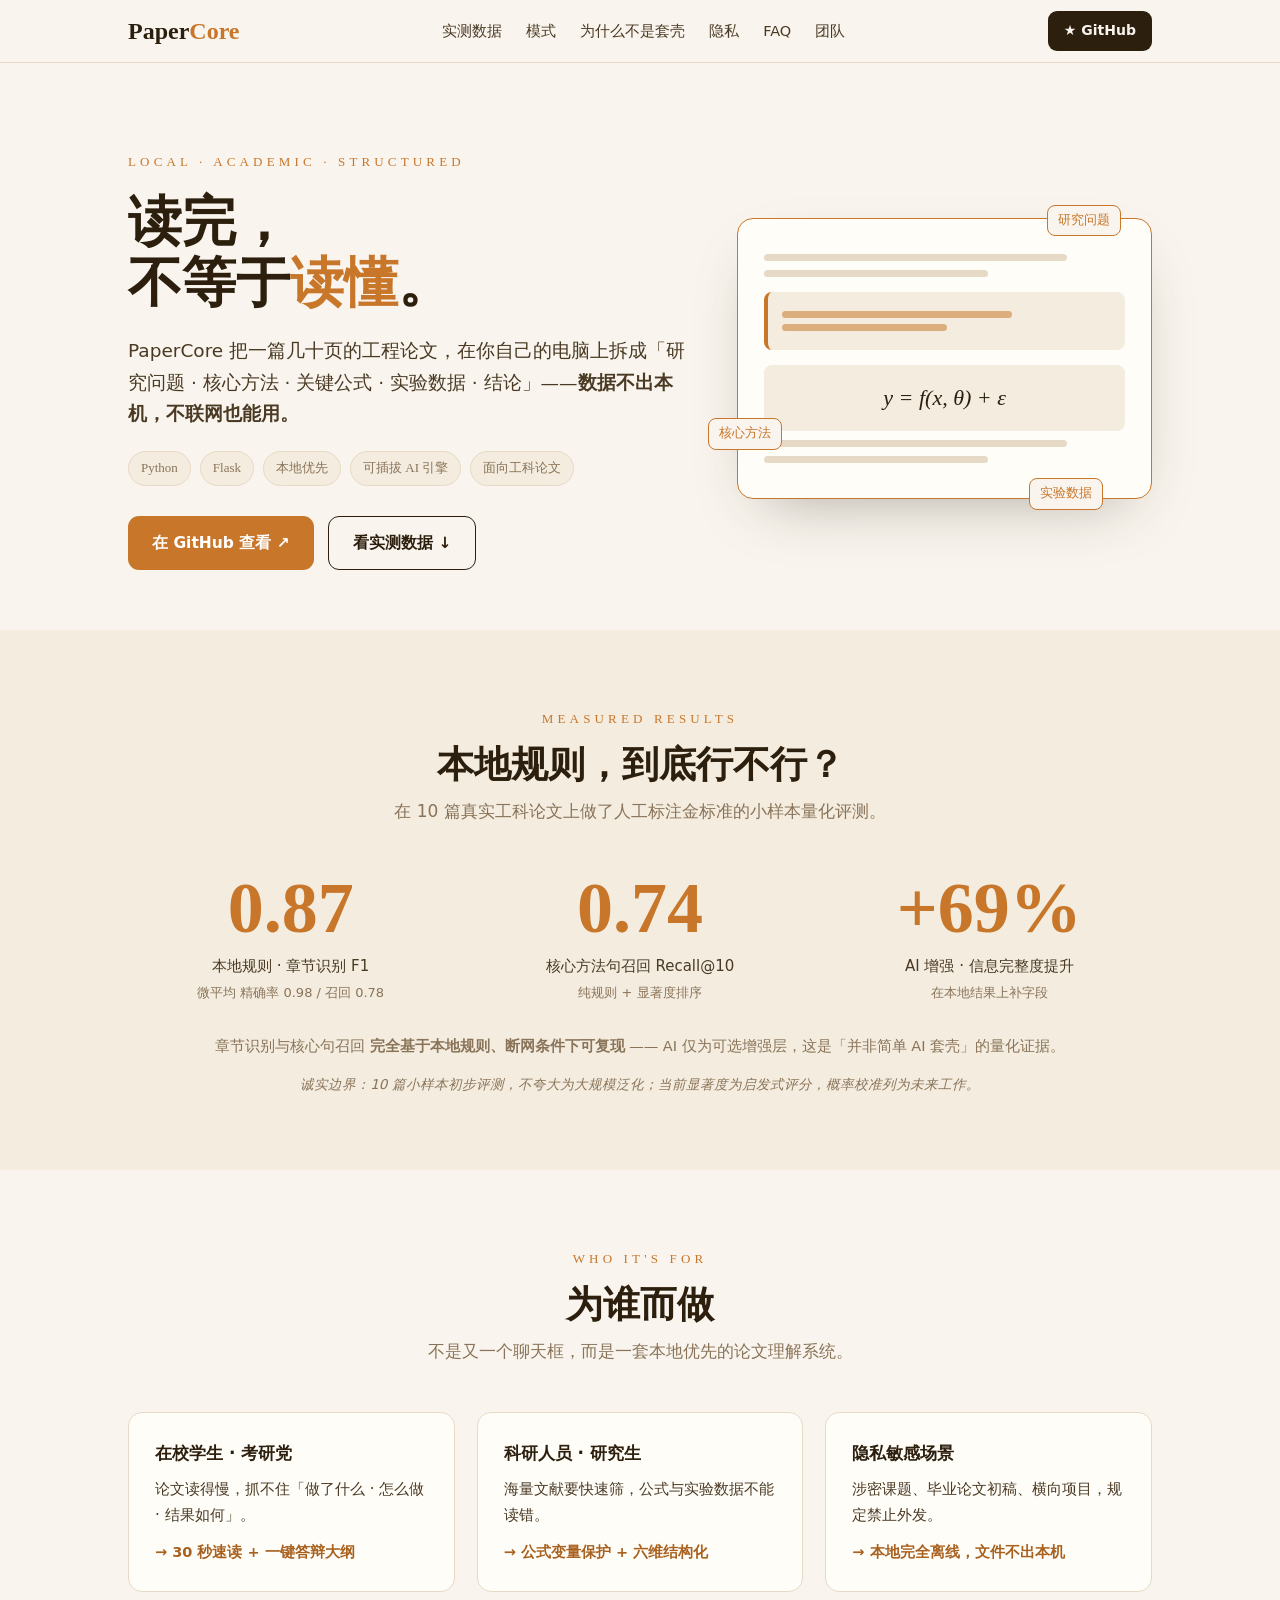
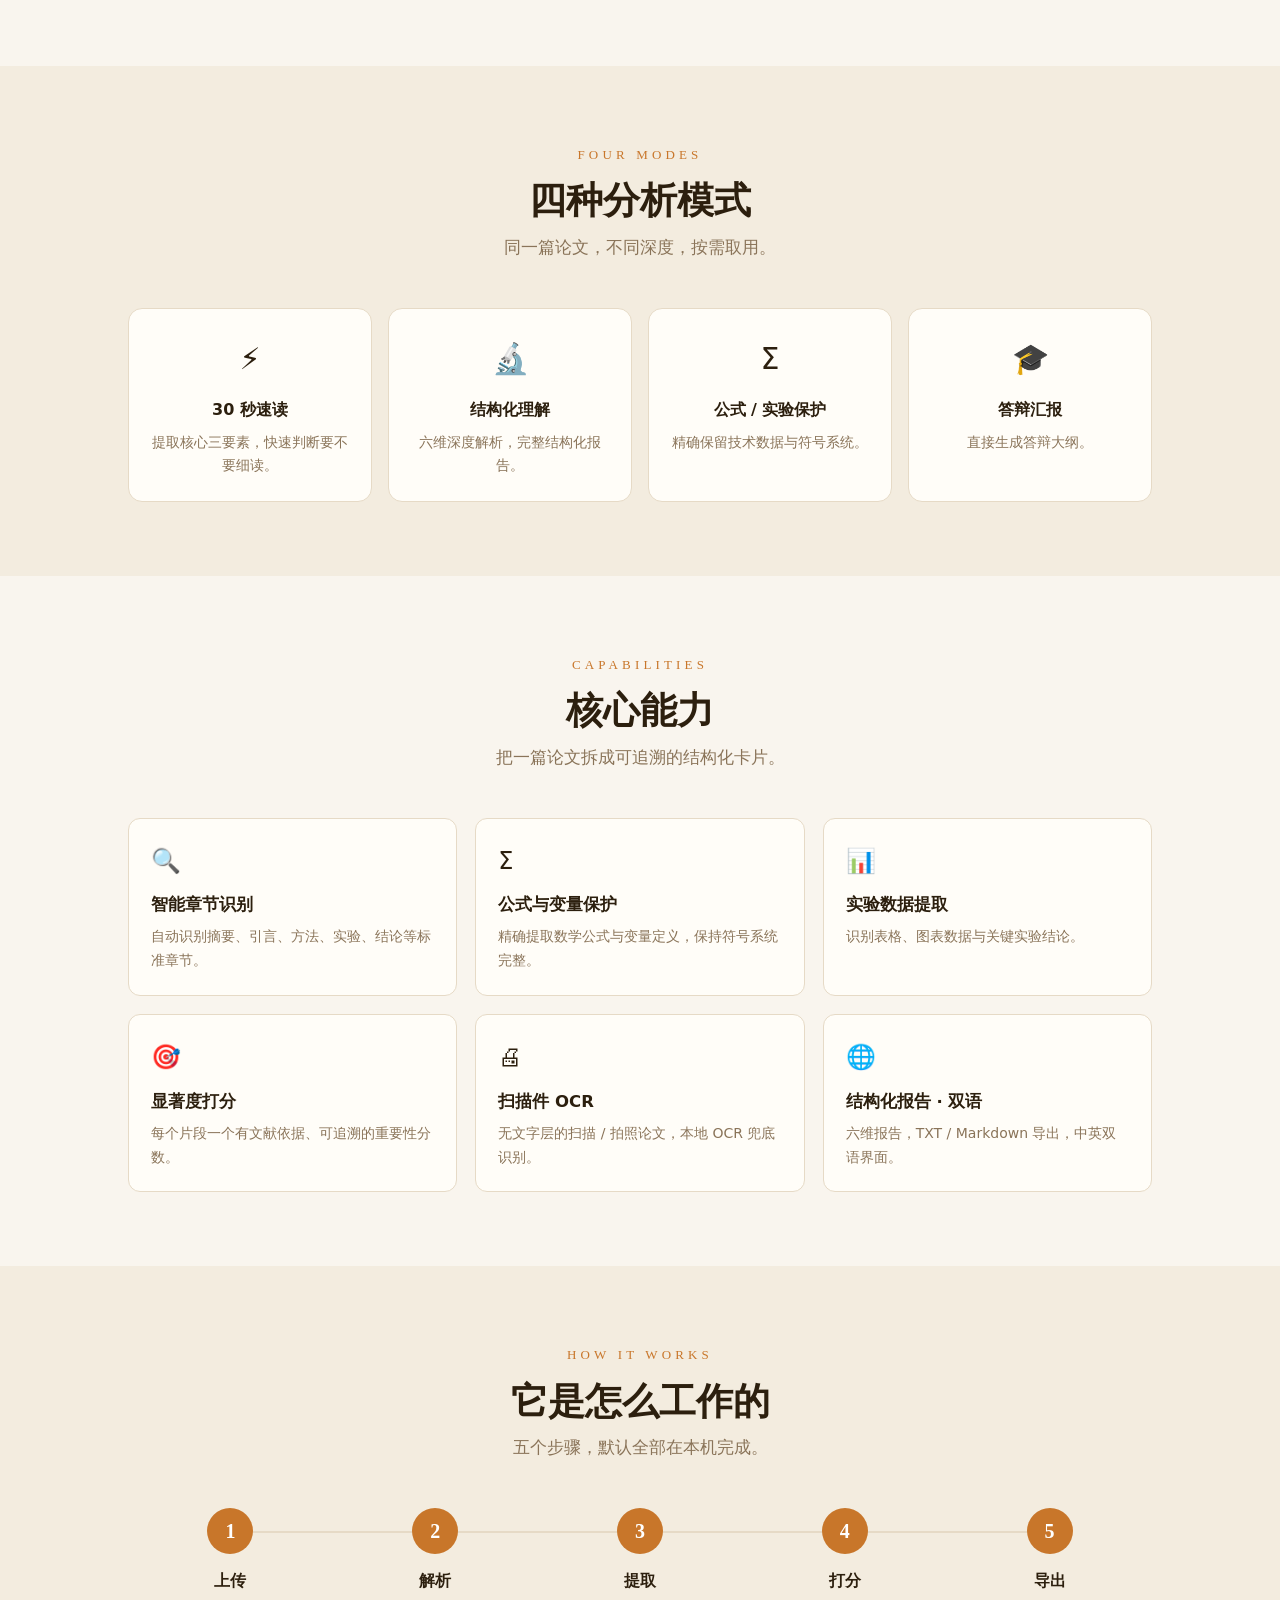
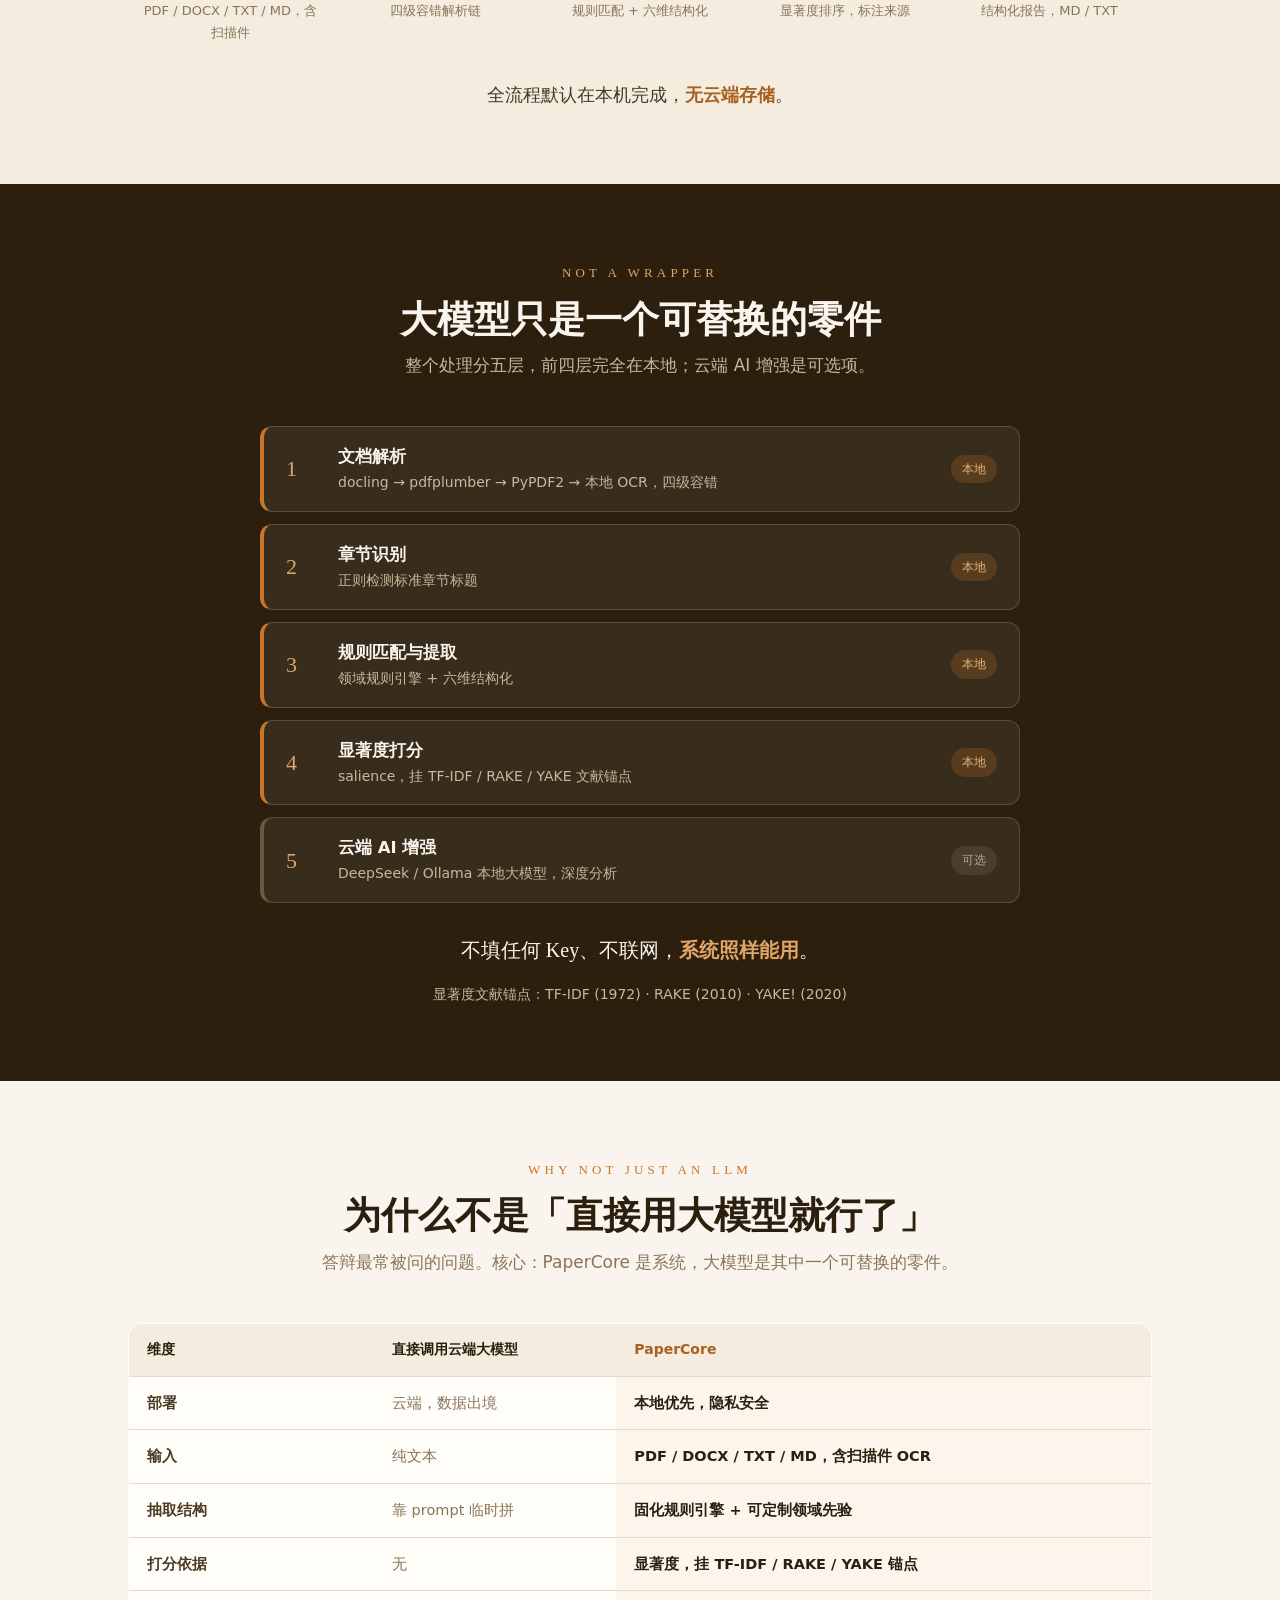
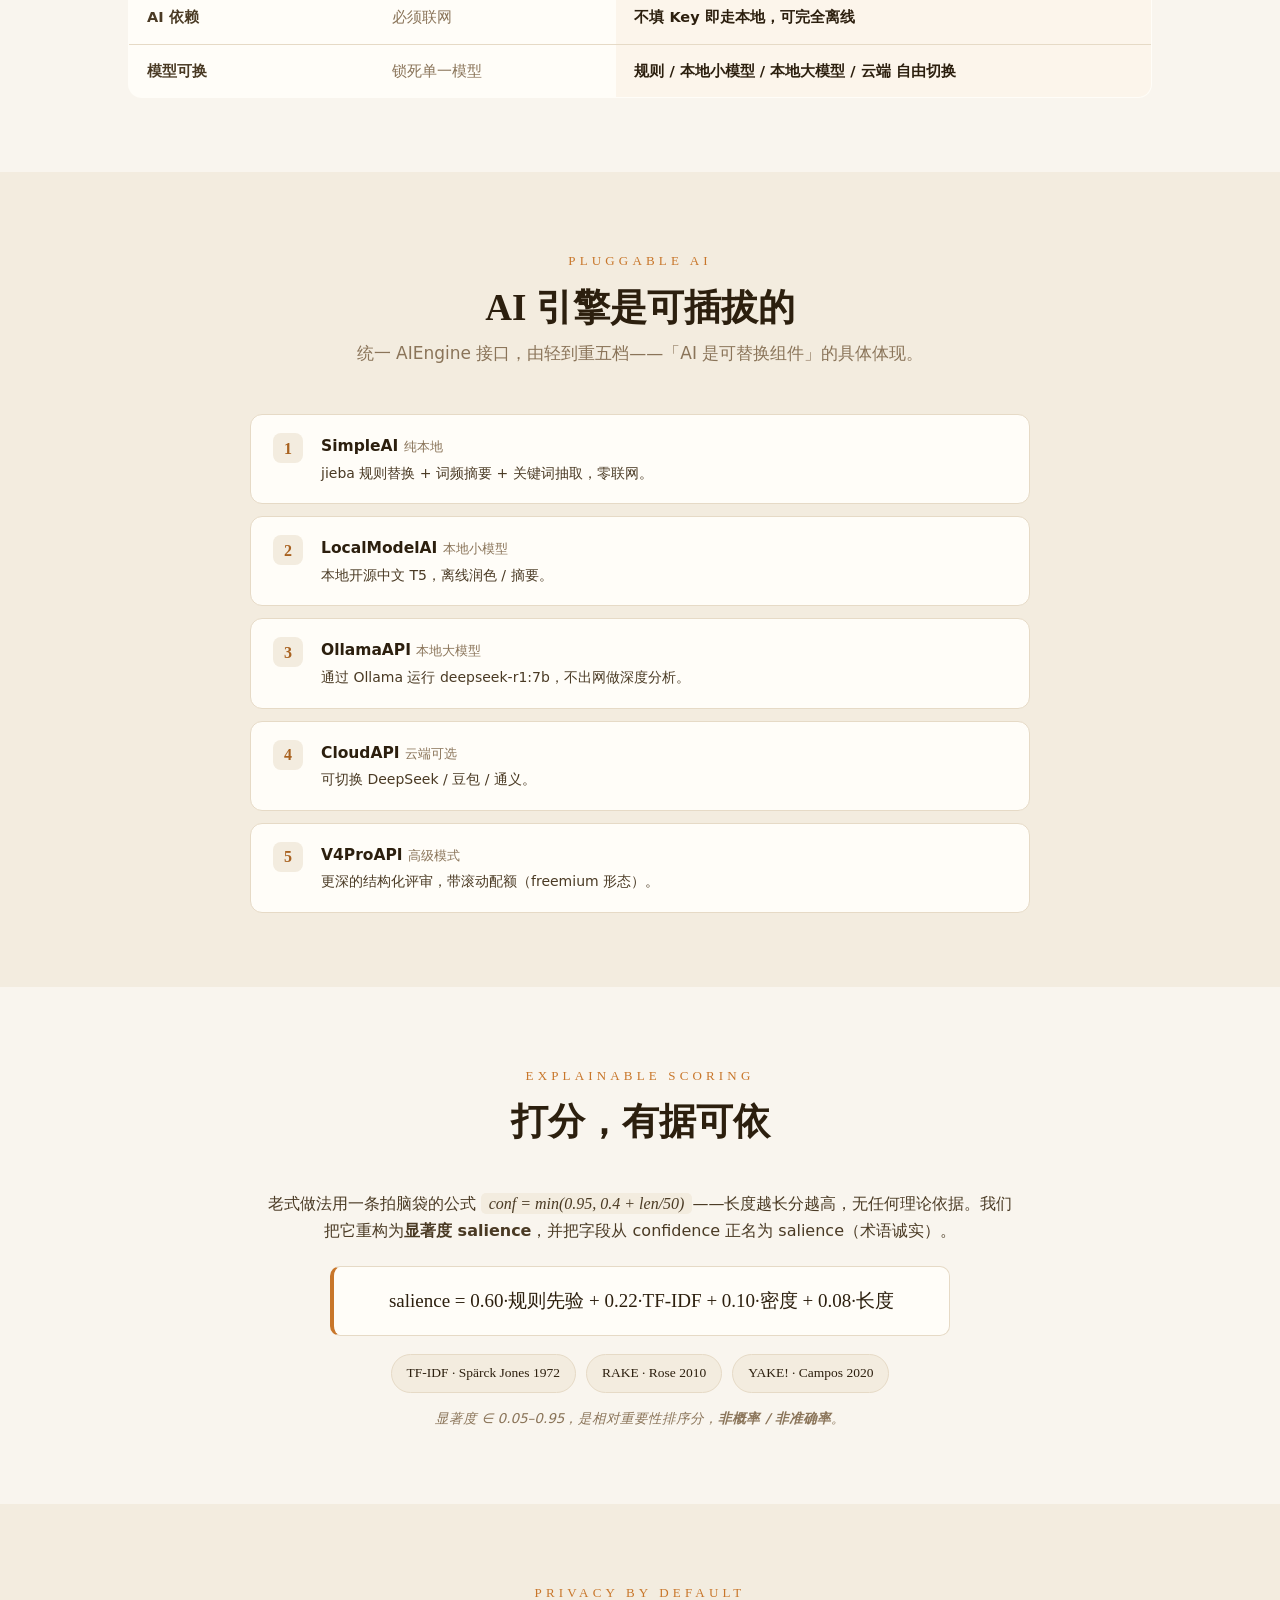
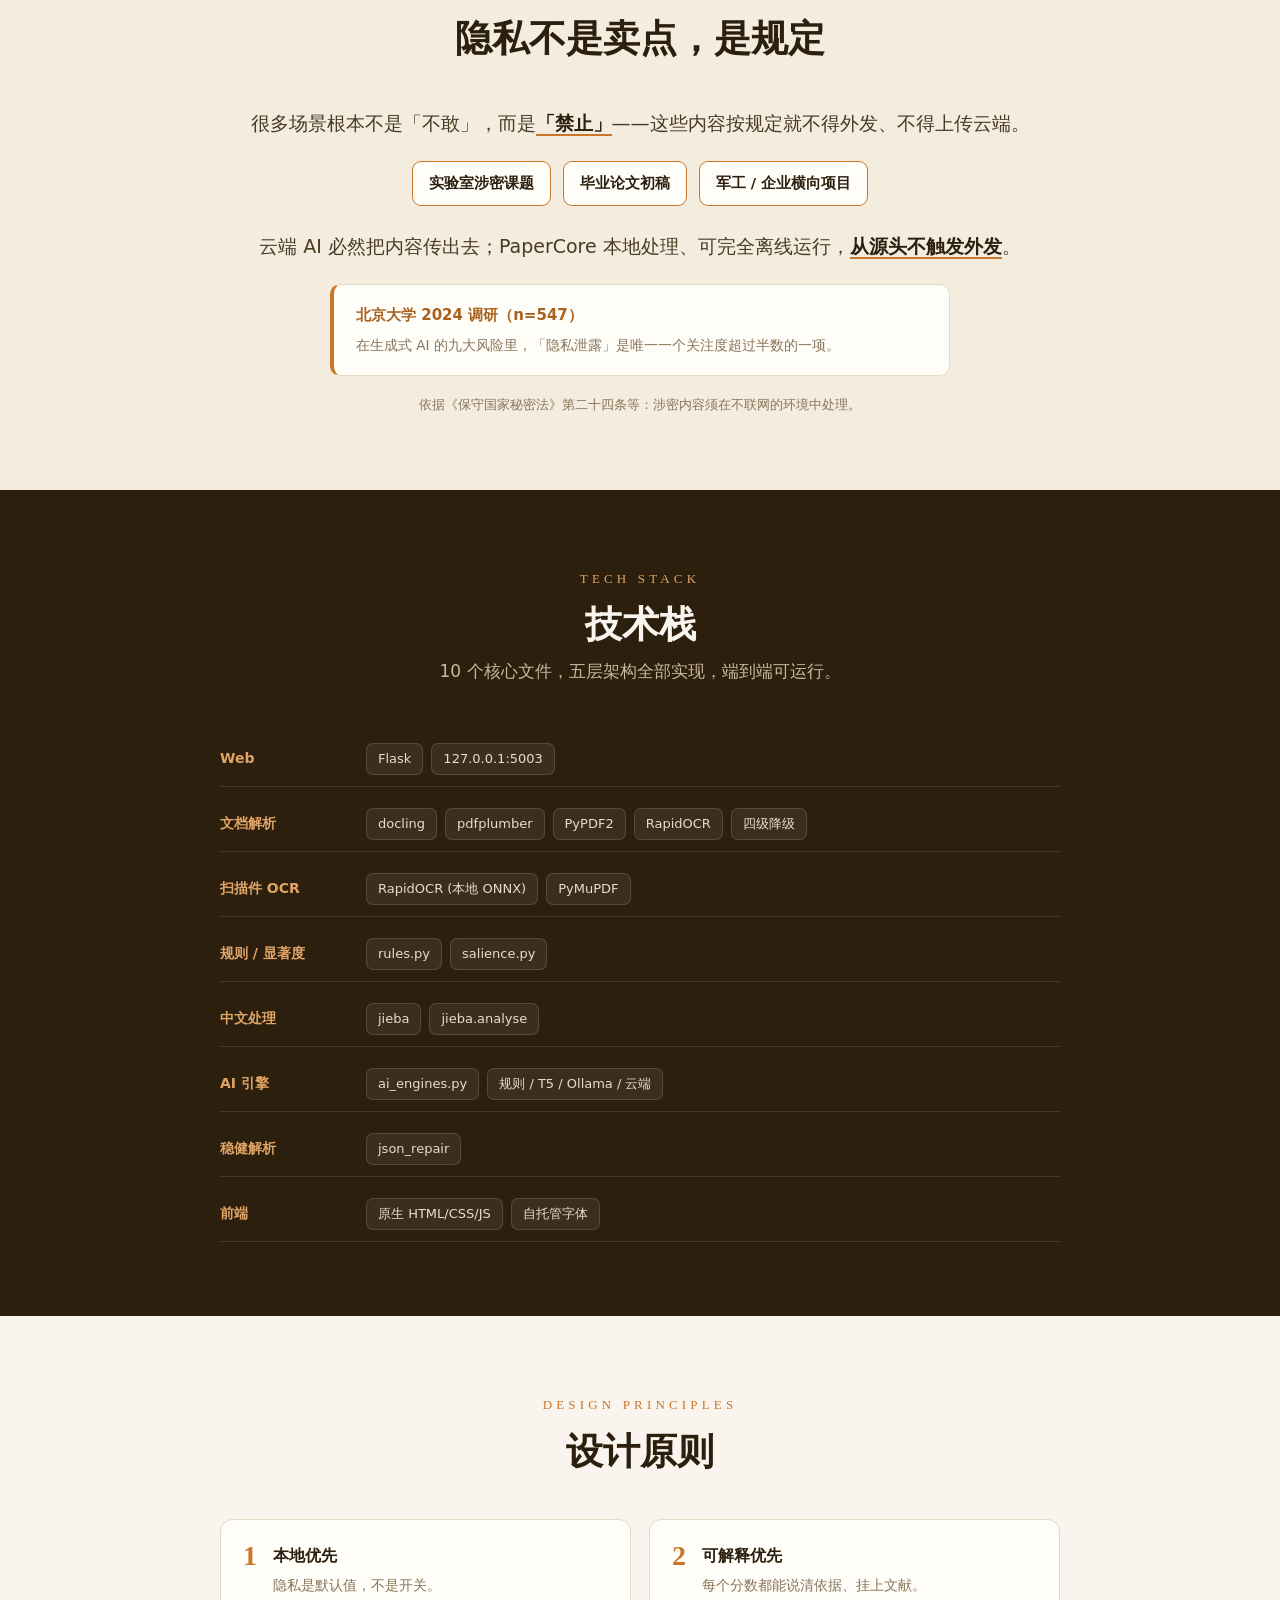
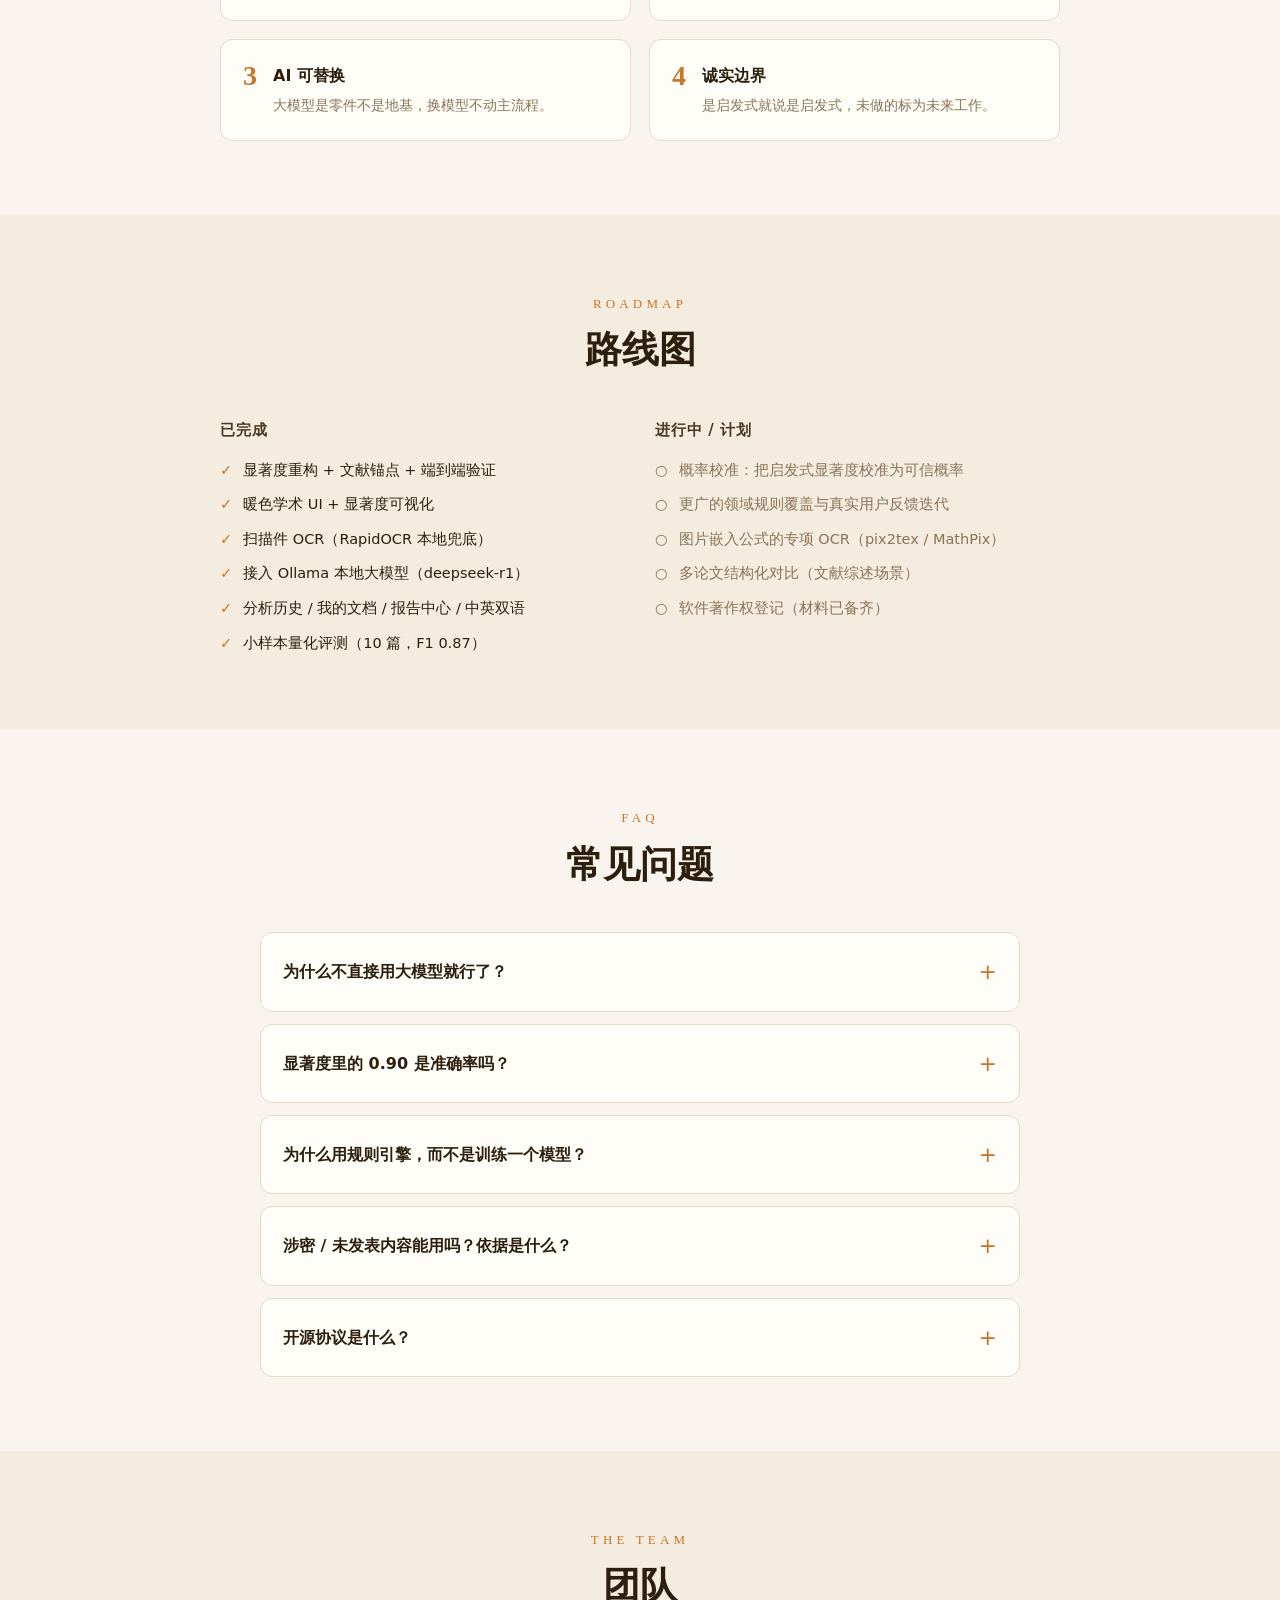
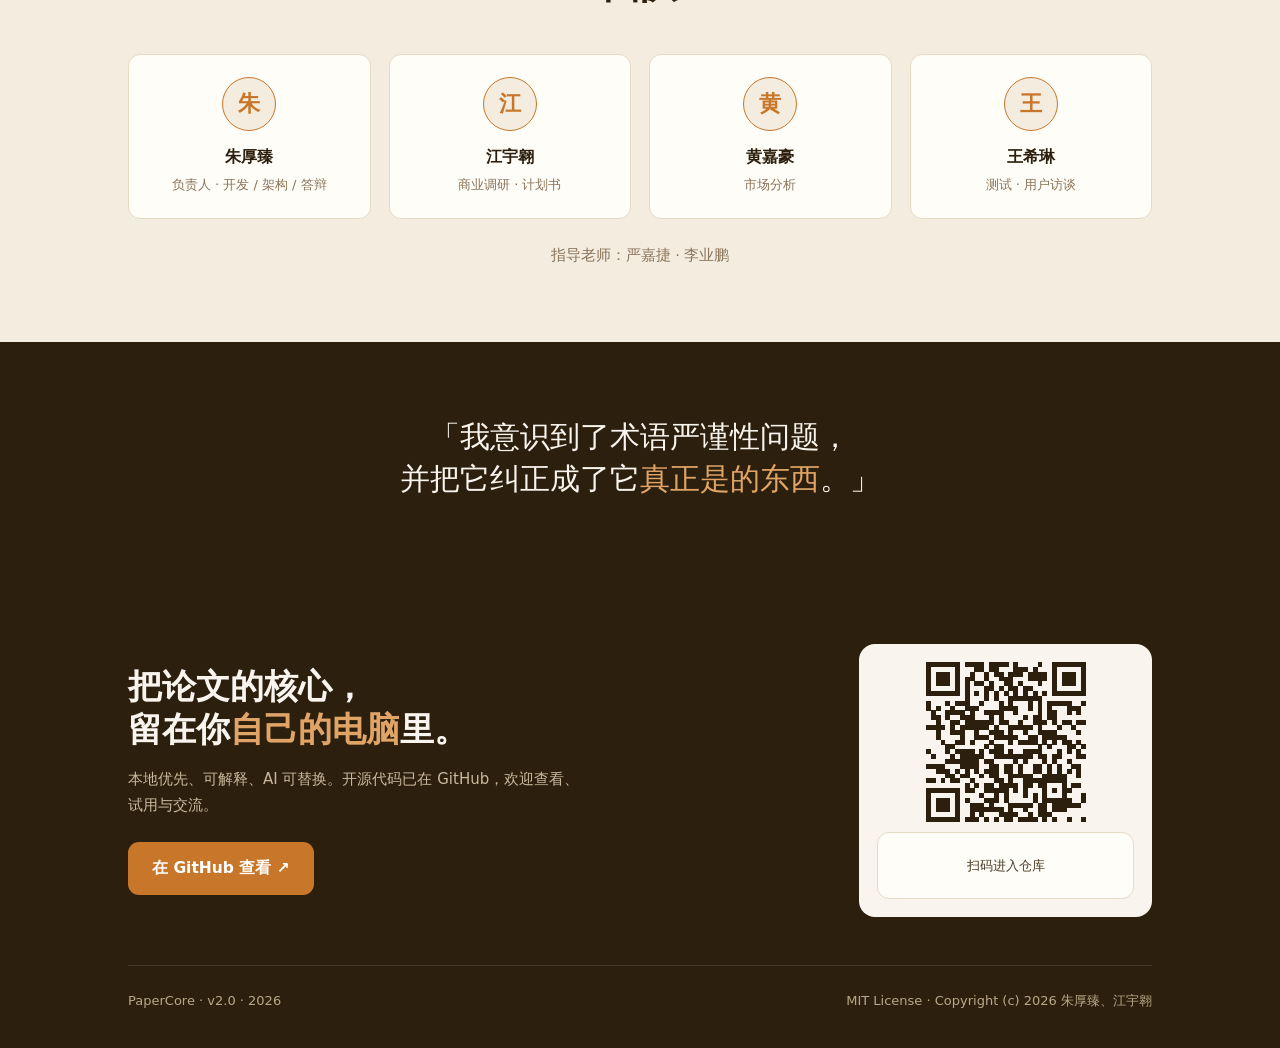
==== landing/index.html @ c669391c "PaperCore：本地优先的学术论文核心内容提取系统（完整可运行版） 修正此前 GitHub 网页手动上传导致的扁平结构，恢复为可运行的项目布局： - 正确目录结构：templates/、stati" ====
<!DOCTYPE html>
<html lang="zh-CN">
<head>
<meta charset="UTF-8">
<meta name="viewport" content="width=device-width, initial-scale=1.0">
<title>PaperCore · 本地优先的论文核心内容提取系统</title>
<meta name="description" content="把一篇几十页的工程论文，在本机拆成研究问题·核心方法·关键公式·实验数据·结论。数据不出本机，不联网也能用。">
<style>
:root{
  --cream:#F9F5EE; --cream2:#F3ECDF; --ink:#2C1F0E; --ink2:#4A3A24;
  --orange:#C8762A; --orange-d:#A8611F; --muted:#8A7459; --line:#E6DAC6; --card:#FFFDF8;
  --serif:Georgia,"Times New Roman","Songti SC",serif;
  --sans:-apple-system,BlinkMacSystemFont,"PingFang SC","Microsoft YaHei",system-ui,sans-serif;
}
*{margin:0;padding:0;box-sizing:border-box}
html{scroll-behavior:smooth}
body{font-family:var(--sans);background:var(--cream);color:var(--ink);line-height:1.7;-webkit-font-smoothing:antialiased}
.wrap{max-width:1080px;margin:0 auto;padding:0 28px}
a{color:inherit;text-decoration:none}
.eyebrow{font-family:var(--serif);letter-spacing:.32em;font-size:13px;color:var(--orange);text-transform:uppercase}
nav{position:sticky;top:0;z-index:50;background:rgba(249,245,238,.82);backdrop-filter:blur(10px);border-bottom:1px solid var(--line)}
.nav-in{display:flex;align-items:center;justify-content:space-between;height:62px}
.brand{font-family:var(--serif);font-weight:700;font-size:24px}
.brand .c{color:var(--orange)}
.nav-links{display:flex;gap:24px;font-size:14.5px;color:var(--ink2)}
.nav-links a:hover{color:var(--orange)}
.gh-btn{display:inline-flex;align-items:center;gap:7px;background:var(--ink);color:var(--cream);padding:8px 16px;border-radius:9px;font-size:14px;font-weight:600;transition:.2s}
.gh-btn:hover{background:var(--orange)}
@media(max-width:860px){.nav-links{display:none}}
.hero{padding:84px 0 60px;overflow:hidden}
.hero-grid{display:grid;grid-template-columns:1.15fr .85fr;gap:48px;align-items:center}
.hero h1{font-family:var(--serif);font-size:54px;line-height:1.12;margin:18px 0 22px}
.hero h1 .o{color:var(--orange)}
.hero p.lead{font-size:18.5px;color:var(--ink2);max-width:560px}
.chips{margin-top:22px;display:flex;flex-wrap:wrap;gap:9px}
.chip{font-family:var(--serif);font-size:13px;color:var(--muted);border:1px solid var(--line);background:var(--cream2);padding:5px 12px;border-radius:20px}
.cta{margin-top:30px;display:flex;gap:14px;flex-wrap:wrap}
.btn{display:inline-flex;align-items:center;gap:8px;padding:13px 24px;border-radius:11px;font-weight:600;font-size:15.5px;transition:.2s}
.btn-p{background:var(--orange);color:#fff}.btn-p:hover{background:var(--orange-d)}
.btn-s{border:1.5px solid var(--ink);color:var(--ink)}.btn-s:hover{background:var(--ink);color:var(--cream)}
.doccard{background:var(--card);border:1.5px solid var(--orange);border-radius:16px;padding:26px;position:relative;box-shadow:0 24px 60px -28px rgba(44,31,14,.4)}
.doccard .ln{height:7px;border-radius:4px;background:var(--line);margin:9px 0}
.doccard .ln.s{width:62%}.doccard .ln.m{width:84%}
.band{background:var(--cream2);border-radius:8px;padding:13px 14px;margin:15px 0;border-left:4px solid var(--orange)}
.band .ln{background:#dcae7e;margin:6px 0}.band .ln.a{width:70%}.band .ln.b{width:50%}
.formula{font-family:var(--serif);font-style:italic;font-size:22px;text-align:center;background:var(--cream2);border-radius:8px;padding:14px}
.tag-float{position:absolute;font-family:var(--serif);font-size:12.5px;color:var(--orange);background:var(--cream);border:1px solid var(--orange);border-radius:8px;padding:4px 10px}
.tag-float.t1{top:-14px;right:30px}.tag-float.t2{bottom:48px;left:-30px}.tag-float.t3{bottom:-12px;right:48px}
@media(max-width:840px){.hero-grid{grid-template-columns:1fr;gap:36px}.hero h1{font-size:40px}.doccard{max-width:420px}}
section{padding:74px 0}
.sec-cream2{background:var(--cream2)}
.sec-ink{background:var(--ink);color:var(--cream)}
.sec-head{text-align:center;max-width:680px;margin:0 auto 46px}
.sec-head h2{font-family:var(--serif);font-size:37px;line-height:1.18;margin:12px 0 10px}
.sec-head p{color:var(--muted);font-size:17px}
.sec-ink .sec-head p{color:#c9b89c}.sec-ink .eyebrow{color:#e0a566}
.stats{display:grid;grid-template-columns:repeat(3,1fr);gap:24px;text-align:center}
.stat .num{font-family:var(--serif);font-size:72px;font-weight:700;color:var(--orange);line-height:1}
.stat .lab{margin-top:10px;font-size:15px;color:var(--ink2)}
.stat .sub{font-size:13px;color:var(--muted);margin-top:3px}
.stat-note{text-align:center;margin-top:30px;color:var(--muted);font-size:14.5px}
.honest{text-align:center;margin-top:14px;font-size:13.5px;color:var(--muted);font-style:italic}
@media(max-width:760px){.stats{grid-template-columns:1fr;gap:34px}.stat .num{font-size:62px}}
.cards{display:grid;grid-template-columns:repeat(3,1fr);gap:22px}
.card{background:var(--card);border:1px solid var(--line);border-radius:14px;padding:26px;transition:.25s}
.card:hover{transform:translateY(-4px);box-shadow:0 18px 40px -24px rgba(44,31,14,.35);border-color:var(--orange)}
.card .kicker{font-weight:700;font-size:17px;margin-bottom:10px}
.card .pain{color:var(--ink2);font-size:15px;margin-bottom:12px}
.card .fix{color:var(--orange-d);font-size:14.5px;font-weight:600}
@media(max-width:760px){.cards{grid-template-columns:1fr}}
.caps{display:grid;grid-template-columns:repeat(3,1fr);gap:18px}
.cap{background:var(--card);border:1px solid var(--line);border-radius:12px;padding:22px}
.cap .ic{font-size:24px;margin-bottom:10px;display:block}
.cap h3{font-size:16.5px;margin-bottom:6px}.cap p{font-size:14px;color:var(--muted)}
@media(max-width:760px){.caps{grid-template-columns:1fr}}
/* modes */
.modes{display:grid;grid-template-columns:repeat(4,1fr);gap:16px}
.mode{background:var(--card);border:1px solid var(--line);border-radius:14px;padding:24px 20px;text-align:center;transition:.25s}
.mode:hover{border-color:var(--orange);transform:translateY(-4px)}
.mode .mi{font-size:30px}.mode h3{font-size:16px;margin:12px 0 8px}.mode p{font-size:13.5px;color:var(--muted)}
@media(max-width:860px){.modes{grid-template-columns:repeat(2,1fr)}}
@media(max-width:480px){.modes{grid-template-columns:1fr}}
/* steps */
.steps{display:flex;gap:0;justify-content:space-between;position:relative;flex-wrap:wrap}
.step{flex:1;min-width:150px;text-align:center;padding:0 10px;position:relative}
.step .n{width:46px;height:46px;border-radius:50%;background:var(--orange);color:#fff;font-family:var(--serif);font-size:20px;font-weight:700;display:flex;align-items:center;justify-content:center;margin:0 auto 14px;position:relative;z-index:2}
.step h3{font-size:15.5px;margin-bottom:5px}.step p{font-size:13px;color:var(--muted)}
.steps::before{content:"";position:absolute;top:23px;left:10%;right:10%;height:2px;background:var(--line);z-index:1}
.flow-badge{text-align:center;margin-top:36px;font-family:var(--serif);font-size:18px;color:var(--ink2)}
.flow-badge b{color:var(--orange-d)}
@media(max-width:760px){.steps::before{display:none}.steps{gap:24px}.step{min-width:100%}}
/* comparison */
.cmp{width:100%;border-collapse:collapse;background:var(--card);border:1px solid var(--line);border-radius:14px;overflow:hidden}
.cmp th,.cmp td{padding:14px 18px;text-align:left;font-size:14.5px;border-bottom:1px solid var(--line)}
.cmp thead th{background:var(--cream2);font-size:14px}
.cmp thead th:nth-child(3){color:var(--orange-d)}
.cmp td:first-child{font-weight:600;color:var(--ink2);width:24%}
.cmp td:nth-child(2){color:var(--muted)}
.cmp td:nth-child(3){color:var(--ink);font-weight:600;background:rgba(200,118,42,.06)}
.cmp tr:last-child td{border-bottom:none}
@media(max-width:760px){.cmp th,.cmp td{padding:10px 12px;font-size:12.5px}}
/* engines */
.engines{max-width:780px;margin:0 auto;display:flex;flex-direction:column;gap:12px}
.eng{display:flex;align-items:flex-start;gap:18px;background:var(--card);border:1px solid var(--line);border-radius:12px;padding:18px 22px}
.eng .lv{flex:none;width:30px;height:30px;border-radius:8px;background:var(--cream2);color:var(--orange-d);font-family:var(--serif);font-weight:700;display:flex;align-items:center;justify-content:center}
.eng .nm{font-weight:700;font-size:15.5px}.eng .nm small{color:var(--muted);font-weight:400;font-size:13px}
.eng .ds{color:var(--ink2);font-size:14px;margin-top:2px}
/* salience */
.sal{max-width:760px;margin:0 auto;text-align:center}
.sal .lead{font-size:16px;color:var(--ink2);margin-bottom:22px}
.sal .lead code{font-family:var(--serif);background:var(--cream2);padding:2px 8px;border-radius:5px;font-style:italic}
.sal-formula{font-family:var(--serif);font-size:19px;background:var(--card);border:1px solid var(--line);border-left:4px solid var(--orange);border-radius:10px;padding:18px;margin:0 auto 18px;max-width:620px}
.anchor-chips{display:flex;justify-content:center;gap:10px;flex-wrap:wrap;margin-bottom:14px}
.anchor-chips span{background:var(--cream2);border:1px solid var(--line);border-radius:20px;padding:7px 15px;font-size:13.5px;font-family:var(--serif)}
.sal .note{font-size:13.5px;color:var(--muted);font-style:italic}
/* tech (dark) */
.tech{max-width:840px;margin:0 auto;display:flex;flex-direction:column;gap:10px}
.tr{display:flex;align-items:center;gap:16px;flex-wrap:wrap;padding:11px 0;border-bottom:1px solid rgba(255,255,255,.1)}
.tr .tl{flex:none;width:130px;color:#e0a566;font-size:14px;font-weight:600}
.tr .tc{display:flex;gap:8px;flex-wrap:wrap}
.tr .tc span{background:rgba(255,255,255,.07);border:1px solid rgba(255,255,255,.13);border-radius:7px;padding:4px 11px;font-size:13px;color:#e8ddc8}
@media(max-width:600px){.tr .tl{width:100%}}
/* principles */
.principles{display:grid;grid-template-columns:repeat(2,1fr);gap:18px;max-width:840px;margin:0 auto}
.pr{display:flex;gap:16px;background:var(--card);border:1px solid var(--line);border-radius:12px;padding:22px}
.pr .pn{font-family:var(--serif);font-size:28px;color:var(--orange);font-weight:700;flex:none;line-height:1}
.pr h3{font-size:16px;margin-bottom:5px}.pr p{font-size:14px;color:var(--muted)}
@media(max-width:680px){.principles{grid-template-columns:1fr}}
/* roadmap */
.roadmap{display:grid;grid-template-columns:1fr 1fr;gap:30px;max-width:840px;margin:0 auto}
.rm h3{font-size:15px;color:var(--ink2);margin-bottom:14px;letter-spacing:.05em}
.rm ul{list-style:none;display:flex;flex-direction:column;gap:10px}
.rm li{display:flex;gap:11px;font-size:14.5px;align-items:flex-start}
.rm .mk{flex:none;font-weight:700}
.rm-done .mk{color:var(--orange)}.rm-todo li{color:var(--muted)}.rm-todo .mk{color:var(--muted)}
@media(max-width:680px){.roadmap{grid-template-columns:1fr;gap:24px}}
/* faq */
.faq{max-width:760px;margin:0 auto;display:flex;flex-direction:column;gap:12px}
.faq details{background:var(--card);border:1px solid var(--line);border-radius:12px;padding:4px 22px;transition:.2s}
.faq details[open]{border-color:var(--orange)}
.faq summary{cursor:pointer;font-weight:600;font-size:16px;padding:16px 0;list-style:none;display:flex;justify-content:space-between;align-items:center}
.faq summary::-webkit-details-marker{display:none}
.faq summary::after{content:"+";color:var(--orange);font-size:22px;font-weight:400}
.faq details[open] summary::after{content:"–"}
.faq .a{padding:0 0 18px;color:var(--ink2);font-size:14.5px;line-height:1.65}
/* privacy */
.priv{max-width:820px;margin:0 auto;text-align:center}
.priv .big{font-size:19px;color:var(--ink2);margin-bottom:22px}
.priv .big b{color:var(--ink);border-bottom:2px solid var(--orange)}
.priv .scen{display:flex;justify-content:center;gap:12px;flex-wrap:wrap;margin-bottom:24px}
.priv .scen span{background:var(--card);border:1px solid var(--orange);border-radius:9px;padding:9px 16px;font-size:14.5px;font-weight:600}
.evi{background:var(--card);border:1px solid var(--line);border-left:4px solid var(--orange);border-radius:10px;padding:18px 22px;max-width:620px;margin:0 auto;text-align:left}
.evi .t{font-weight:700;font-size:15px;color:var(--orange-d);margin-bottom:5px}.evi .s{font-size:13.5px;color:var(--muted)}
.law{text-align:center;margin-top:18px;font-size:13px;color:var(--muted)}
.arch-badge{text-align:center;margin-top:30px;font-family:var(--serif);font-size:20px}
.arch-badge b{color:#e0a566}
.layers{display:flex;flex-direction:column;gap:12px;max-width:760px;margin:0 auto}
.layer{display:flex;align-items:center;gap:18px;background:rgba(255,253,248,.06);border:1px solid rgba(255,253,248,.16);border-radius:12px;padding:16px 22px}
.layer .no{font-family:var(--serif);font-size:22px;color:#e0a566;width:34px;flex:none}
.layer .nm{font-weight:700;font-size:16.5px}.layer .ds{color:#c9b89c;font-size:14px}
.layer.local{border-left:4px solid var(--orange)}
.layer.cloud{border-left:4px solid #6b5a3e;opacity:.82}
.layer .pill{margin-left:auto;font-size:12px;padding:4px 11px;border-radius:20px;flex:none}
.pill.l{background:rgba(200,118,42,.22);color:#e8b27e}.pill.c{background:rgba(255,255,255,.08);color:#b9a888}
.anchors{text-align:center;margin-top:16px;color:#c9b89c;font-size:14px}
.team{display:grid;grid-template-columns:repeat(4,1fr);gap:18px}
.member{text-align:center;background:var(--card);border:1px solid var(--line);border-radius:12px;padding:22px 14px}
.member .av{width:54px;height:54px;border-radius:50%;background:var(--cream2);border:1.5px solid var(--orange);display:flex;align-items:center;justify-content:center;margin:0 auto 12px;font-family:var(--serif);font-size:22px;color:var(--orange);font-weight:700}
.member .nm{font-weight:700;font-size:16px}.member .ro{font-size:13px;color:var(--muted);margin-top:4px}
.advisors{text-align:center;margin-top:24px;color:var(--muted);font-size:14.5px}
@media(max-width:760px){.team{grid-template-columns:repeat(2,1fr)}}
.quote{text-align:center;max-width:760px;margin:0 auto}
.quote p{font-family:var(--serif);font-size:30px;line-height:1.4;color:var(--cream)}
.quote p .o{color:#e0a566}
footer{background:var(--ink);color:var(--cream);padding:70px 0 36px}
.foot-grid{display:grid;grid-template-columns:1.4fr .6fr;gap:48px;align-items:center}
.foot-grid h2{font-family:var(--serif);font-size:34px;line-height:1.25;margin-bottom:16px}
.foot-grid h2 .o{color:#e0a566}
.foot-grid p{color:#c9b89c;font-size:15px;max-width:460px}
.foot-cta{margin-top:24px;display:flex;gap:14px;flex-wrap:wrap}
.qrbox{background:var(--cream);border-radius:16px;padding:18px;text-align:center}
.qrbox svg{width:160px;height:160px;display:block;margin:0 auto}
.qrbox .cap{margin-top:10px;font-size:12.5px;color:var(--ink2)}
.foot-bot{border-top:1px solid rgba(255,255,255,.12);margin-top:48px;padding-top:24px;display:flex;justify-content:space-between;flex-wrap:wrap;gap:10px;font-size:13px;color:#b9a888}
@media(max-width:760px){.foot-grid{grid-template-columns:1fr;gap:30px}.foot-grid h2{font-size:28px}}
.reveal{opacity:0;transform:translateY(26px);transition:opacity .7s ease,transform .7s ease}
.reveal.in{opacity:1;transform:none}
.d1{transition-delay:.08s}.d2{transition-delay:.16s}.d3{transition-delay:.24s}
</style>
</head>
<body>

<nav><div class="wrap nav-in">
  <div class="brand">Paper<span class="c">Core</span></div>
  <div class="nav-links">
    <a href="#data">实测数据</a><a href="#modes">模式</a><a href="#arch">为什么不是套壳</a><a href="#privacy">隐私</a><a href="#faq">FAQ</a><a href="#team">团队</a>
  </div>
  <a class="gh-btn" href="https://github.com/drkiyira-dev/PaperCore" target="_blank" rel="noopener">★ GitHub</a>
</div></nav>

<header class="hero"><div class="wrap hero-grid">
  <div class="reveal">
    <span class="eyebrow">Local · Academic · Structured</span>
    <h1>读完，<br>不等于<span class="o">读懂</span>。</h1>
    <p class="lead">PaperCore 把一篇几十页的工程论文，在你自己的电脑上拆成「研究问题 · 核心方法 · 关键公式 · 实验数据 · 结论」——<b>数据不出本机，不联网也能用。</b></p>
    <div class="chips"><span class="chip">Python</span><span class="chip">Flask</span><span class="chip">本地优先</span><span class="chip">可插拔 AI 引擎</span><span class="chip">面向工科论文</span></div>
    <div class="cta">
      <a class="btn btn-p" href="https://github.com/drkiyira-dev/PaperCore" target="_blank" rel="noopener">在 GitHub 查看 ↗</a>
      <a class="btn btn-s" href="#data">看实测数据 ↓</a>
    </div>
  </div>
  <div class="reveal d2"><div class="doccard">
    <span class="tag-float t1">研究问题</span><span class="tag-float t2">核心方法</span><span class="tag-float t3">实验数据</span>
    <div class="ln m"></div><div class="ln s"></div>
    <div class="band"><div class="ln a"></div><div class="ln b"></div></div>
    <div class="formula">y = f(x, &theta;) + &epsilon;</div>
    <div class="ln m"></div><div class="ln s"></div>
  </div></div>
</div></header>

<section id="data" class="sec-cream2"><div class="wrap">
  <div class="sec-head reveal"><span class="eyebrow">Measured Results</span><h2>本地规则，到底行不行？</h2><p>在 10 篇真实工科论文上做了人工标注金标准的小样本量化评测。</p></div>
  <div class="stats">
    <div class="stat reveal d1"><div class="num">0.87</div><div class="lab">本地规则 · 章节识别 F1</div><div class="sub">微平均 精确率 0.98 / 召回 0.78</div></div>
    <div class="stat reveal d2"><div class="num">0.74</div><div class="lab">核心方法句召回 Recall@10</div><div class="sub">纯规则 + 显著度排序</div></div>
    <div class="stat reveal d3"><div class="num">+69%</div><div class="lab">AI 增强 · 信息完整度提升</div><div class="sub">在本地结果上补字段</div></div>
  </div>
  <p class="stat-note reveal">章节识别与核心句召回 <b>完全基于本地规则、断网条件下可复现</b> —— AI 仅为可选增强层，这是「并非简单 AI 套壳」的量化证据。</p>
  <p class="honest reveal">诚实边界：10 篇小样本初步评测，不夸大为大规模泛化；当前显著度为启发式评分，概率校准列为未来工作。</p>
</div></section>

<section id="why"><div class="wrap">
  <div class="sec-head reveal"><span class="eyebrow">Who It's For</span><h2>为谁而做</h2><p>不是又一个聊天框，而是一套本地优先的论文理解系统。</p></div>
  <div class="cards">
    <div class="card reveal d1"><div class="kicker">在校学生 · 考研党</div><div class="pain">论文读得慢，抓不住「做了什么 · 怎么做 · 结果如何」。</div><div class="fix">→ 30 秒速读 + 一键答辩大纲</div></div>
    <div class="card reveal d2"><div class="kicker">科研人员 · 研究生</div><div class="pain">海量文献要快速筛，公式与实验数据不能读错。</div><div class="fix">→ 公式变量保护 + 六维结构化</div></div>
    <div class="card reveal d3"><div class="kicker">隐私敏感场景</div><div class="pain">涉密课题、毕业论文初稿、横向项目，规定禁止外发。</div><div class="fix">→ 本地完全离线，文件不出本机</div></div>
  </div>
</div></section>

<section id="modes" class="sec-cream2"><div class="wrap">
  <div class="sec-head reveal"><span class="eyebrow">Four Modes</span><h2>四种分析模式</h2><p>同一篇论文，不同深度，按需取用。</p></div>
  <div class="modes">
    <div class="mode reveal d1"><div class="mi">⚡</div><h3>30 秒速读</h3><p>提取核心三要素，快速判断要不要细读。</p></div>
    <div class="mode reveal d1"><div class="mi">🔬</div><h3>结构化理解</h3><p>六维深度解析，完整结构化报告。</p></div>
    <div class="mode reveal d2"><div class="mi">&Sigma;</div><h3>公式 / 实验保护</h3><p>精确保留技术数据与符号系统。</p></div>
    <div class="mode reveal d2"><div class="mi">🎓</div><h3>答辩汇报</h3><p>直接生成答辩大纲。</p></div>
  </div>
</div></section>

<section id="caps"><div class="wrap">
  <div class="sec-head reveal"><span class="eyebrow">Capabilities</span><h2>核心能力</h2><p>把一篇论文拆成可追溯的结构化卡片。</p></div>
  <div class="caps">
    <div class="cap reveal d1"><span class="ic">🔍</span><h3>智能章节识别</h3><p>自动识别摘要、引言、方法、实验、结论等标准章节。</p></div>
    <div class="cap reveal d2"><span class="ic">&Sigma;</span><h3>公式与变量保护</h3><p>精确提取数学公式与变量定义，保持符号系统完整。</p></div>
    <div class="cap reveal d3"><span class="ic">📊</span><h3>实验数据提取</h3><p>识别表格、图表数据与关键实验结论。</p></div>
    <div class="cap reveal d1"><span class="ic">🎯</span><h3>显著度打分</h3><p>每个片段一个有文献依据、可追溯的重要性分数。</p></div>
    <div class="cap reveal d2"><span class="ic">🖨</span><h3>扫描件 OCR</h3><p>无文字层的扫描 / 拍照论文，本地 OCR 兜底识别。</p></div>
    <div class="cap reveal d3"><span class="ic">🌐</span><h3>结构化报告 · 双语</h3><p>六维报告，TXT / Markdown 导出，中英双语界面。</p></div>
  </div>
</div></section>

<section id="flow" class="sec-cream2"><div class="wrap">
  <div class="sec-head reveal"><span class="eyebrow">How It Works</span><h2>它是怎么工作的</h2><p>五个步骤，默认全部在本机完成。</p></div>
  <div class="steps">
    <div class="step reveal d1"><div class="n">1</div><h3>上传</h3><p>PDF / DOCX / TXT / MD，含扫描件</p></div>
    <div class="step reveal d1"><div class="n">2</div><h3>解析</h3><p>四级容错解析链</p></div>
    <div class="step reveal d2"><div class="n">3</div><h3>提取</h3><p>规则匹配 + 六维结构化</p></div>
    <div class="step reveal d2"><div class="n">4</div><h3>打分</h3><p>显著度排序，标注来源</p></div>
    <div class="step reveal d3"><div class="n">5</div><h3>导出</h3><p>结构化报告，MD / TXT</p></div>
  </div>
  <p class="flow-badge reveal">全流程默认在本机完成，<b>无云端存储</b>。</p>
</div></section>

<section id="arch" class="sec-ink"><div class="wrap">
  <div class="sec-head reveal"><span class="eyebrow">Not a Wrapper</span><h2>大模型只是一个可替换的零件</h2><p>整个处理分五层，前四层完全在本地；云端 AI 增强是可选项。</p></div>
  <div class="layers">
    <div class="layer local reveal d1"><span class="no">1</span><div><div class="nm">文档解析</div><div class="ds">docling → pdfplumber → PyPDF2 → 本地 OCR，四级容错</div></div><span class="pill l">本地</span></div>
    <div class="layer local reveal d1"><span class="no">2</span><div><div class="nm">章节识别</div><div class="ds">正则检测标准章节标题</div></div><span class="pill l">本地</span></div>
    <div class="layer local reveal d2"><span class="no">3</span><div><div class="nm">规则匹配与提取</div><div class="ds">领域规则引擎 + 六维结构化</div></div><span class="pill l">本地</span></div>
    <div class="layer local reveal d2"><span class="no">4</span><div><div class="nm">显著度打分</div><div class="ds">salience，挂 TF-IDF / RAKE / YAKE 文献锚点</div></div><span class="pill l">本地</span></div>
    <div class="layer cloud reveal d3"><span class="no">5</span><div><div class="nm">云端 AI 增强</div><div class="ds">DeepSeek / Ollama 本地大模型，深度分析</div></div><span class="pill c">可选</span></div>
  </div>
  <p class="arch-badge reveal">不填任何 Key、不联网，<b>系统照样能用</b>。</p>
  <p class="anchors reveal">显著度文献锚点：TF-IDF (1972) · RAKE (2010) · YAKE! (2020)</p>
</div></section>

<section id="compare"><div class="wrap">
  <div class="sec-head reveal"><span class="eyebrow">Why Not Just an LLM</span><h2>为什么不是「直接用大模型就行了」</h2><p>答辩最常被问的问题。核心：PaperCore 是系统，大模型是其中一个可替换的零件。</p></div>
  <div class="reveal"><table class="cmp">
    <thead><tr><th>维度</th><th>直接调用云端大模型</th><th>PaperCore</th></tr></thead>
    <tbody>
      <tr><td>部署</td><td>云端，数据出境</td><td>本地优先，隐私安全</td></tr>
      <tr><td>输入</td><td>纯文本</td><td>PDF / DOCX / TXT / MD，含扫描件 OCR</td></tr>
      <tr><td>抽取结构</td><td>靠 prompt 临时拼</td><td>固化规则引擎 + 可定制领域先验</td></tr>
      <tr><td>打分依据</td><td>无</td><td>显著度，挂 TF-IDF / RAKE / YAKE 锚点</td></tr>
      <tr><td>AI 依赖</td><td>必须联网</td><td>不填 Key 即走本地，可完全离线</td></tr>
      <tr><td>模型可换</td><td>锁死单一模型</td><td>规则 / 本地小模型 / 本地大模型 / 云端 自由切换</td></tr>
    </tbody>
  </table></div>
</div></section>

<section id="engines" class="sec-cream2"><div class="wrap">
  <div class="sec-head reveal"><span class="eyebrow">Pluggable AI</span><h2>AI 引擎是可插拔的</h2><p>统一 AIEngine 接口，由轻到重五档——「AI 是可替换组件」的具体体现。</p></div>
  <div class="engines">
    <div class="eng reveal d1"><div class="lv">1</div><div><div class="nm">SimpleAI <small>纯本地</small></div><div class="ds">jieba 规则替换 + 词频摘要 + 关键词抽取，零联网。</div></div></div>
    <div class="eng reveal d1"><div class="lv">2</div><div><div class="nm">LocalModelAI <small>本地小模型</small></div><div class="ds">本地开源中文 T5，离线润色 / 摘要。</div></div></div>
    <div class="eng reveal d2"><div class="lv">3</div><div><div class="nm">OllamaAPI <small>本地大模型</small></div><div class="ds">通过 Ollama 运行 deepseek-r1:7b，不出网做深度分析。</div></div></div>
    <div class="eng reveal d2"><div class="lv">4</div><div><div class="nm">CloudAPI <small>云端可选</small></div><div class="ds">可切换 DeepSeek / 豆包 / 通义。</div></div></div>
    <div class="eng reveal d3"><div class="lv">5</div><div><div class="nm">V4ProAPI <small>高级模式</small></div><div class="ds">更深的结构化评审，带滚动配额（freemium 形态）。</div></div></div>
  </div>
</div></section>

<section id="salience"><div class="wrap">
  <div class="sec-head reveal"><span class="eyebrow">Explainable Scoring</span><h2>打分，有据可依</h2></div>
  <div class="sal">
    <p class="lead reveal">老式做法用一条拍脑袋的公式 <code>conf = min(0.95, 0.4 + len/50)</code>——长度越长分越高，无任何理论依据。我们把它重构为<b>显著度 salience</b>，并把字段从 confidence 正名为 salience（术语诚实）。</p>
    <div class="sal-formula reveal d1">salience = 0.60·规则先验 + 0.22·TF-IDF + 0.10·密度 + 0.08·长度</div>
    <div class="anchor-chips reveal d1"><span>TF-IDF · Spärck Jones 1972</span><span>RAKE · Rose 2010</span><span>YAKE! · Campos 2020</span></div>
    <p class="note reveal d2">显著度 ∈ 0.05–0.95，是相对重要性排序分，<b>非概率 / 非准确率</b>。</p>
  </div>
</div></section>

<section id="privacy" class="sec-cream2"><div class="wrap">
  <div class="sec-head reveal"><span class="eyebrow">Privacy by Default</span><h2>隐私不是卖点，是规定</h2></div>
  <div class="priv">
    <p class="big reveal">很多场景根本不是「不敢」，而是<b>「禁止」</b>——这些内容按规定就不得外发、不得上传云端。</p>
    <div class="scen reveal d1"><span>实验室涉密课题</span><span>毕业论文初稿</span><span>军工 / 企业横向项目</span></div>
    <p class="big reveal d1">云端 AI 必然把内容传出去；PaperCore 本地处理、可完全离线运行，<b>从源头不触发外发</b>。</p>
    <div class="evi reveal d2"><div class="t">北京大学 2024 调研（n=547）</div><div class="s">在生成式 AI 的九大风险里，「隐私泄露」是唯一一个关注度超过半数的一项。</div></div>
    <p class="law reveal d2">依据《保守国家秘密法》第二十四条等：涉密内容须在不联网的环境中处理。</p>
  </div>
</div></section>

<section id="tech" class="sec-ink"><div class="wrap">
  <div class="sec-head reveal"><span class="eyebrow">Tech Stack</span><h2>技术栈</h2><p>10 个核心文件，五层架构全部实现，端到端可运行。</p></div>
  <div class="tech">
    <div class="tr reveal d1"><div class="tl">Web</div><div class="tc"><span>Flask</span><span>127.0.0.1:5003</span></div></div>
    <div class="tr reveal d1"><div class="tl">文档解析</div><div class="tc"><span>docling</span><span>pdfplumber</span><span>PyPDF2</span><span>RapidOCR</span><span>四级降级</span></div></div>
    <div class="tr reveal d1"><div class="tl">扫描件 OCR</div><div class="tc"><span>RapidOCR (本地 ONNX)</span><span>PyMuPDF</span></div></div>
    <div class="tr reveal d2"><div class="tl">规则 / 显著度</div><div class="tc"><span>rules.py</span><span>salience.py</span></div></div>
    <div class="tr reveal d2"><div class="tl">中文处理</div><div class="tc"><span>jieba</span><span>jieba.analyse</span></div></div>
    <div class="tr reveal d2"><div class="tl">AI 引擎</div><div class="tc"><span>ai_engines.py</span><span>规则 / T5 / Ollama / 云端</span></div></div>
    <div class="tr reveal d3"><div class="tl">稳健解析</div><div class="tc"><span>json_repair</span></div></div>
    <div class="tr reveal d3"><div class="tl">前端</div><div class="tc"><span>原生 HTML/CSS/JS</span><span>自托管字体</span></div></div>
  </div>
</div></section>

<section id="principles"><div class="wrap">
  <div class="sec-head reveal"><span class="eyebrow">Design Principles</span><h2>设计原则</h2></div>
  <div class="principles">
    <div class="pr reveal d1"><div class="pn">1</div><div><h3>本地优先</h3><p>隐私是默认值，不是开关。</p></div></div>
    <div class="pr reveal d1"><div class="pn">2</div><div><h3>可解释优先</h3><p>每个分数都能说清依据、挂上文献。</p></div></div>
    <div class="pr reveal d2"><div class="pn">3</div><div><h3>AI 可替换</h3><p>大模型是零件不是地基，换模型不动主流程。</p></div></div>
    <div class="pr reveal d2"><div class="pn">4</div><div><h3>诚实边界</h3><p>是启发式就说是启发式，未做的标为未来工作。</p></div></div>
  </div>
</div></section>

<section id="roadmap" class="sec-cream2"><div class="wrap">
  <div class="sec-head reveal"><span class="eyebrow">Roadmap</span><h2>路线图</h2></div>
  <div class="roadmap">
    <div class="rm rm-done reveal d1"><h3>已完成</h3><ul>
      <li><span class="mk">✓</span>显著度重构 + 文献锚点 + 端到端验证</li>
      <li><span class="mk">✓</span>暖色学术 UI + 显著度可视化</li>
      <li><span class="mk">✓</span>扫描件 OCR（RapidOCR 本地兜底）</li>
      <li><span class="mk">✓</span>接入 Ollama 本地大模型（deepseek-r1）</li>
      <li><span class="mk">✓</span>分析历史 / 我的文档 / 报告中心 / 中英双语</li>
      <li><span class="mk">✓</span>小样本量化评测（10 篇，F1 0.87）</li>
    </ul></div>
    <div class="rm rm-todo reveal d2"><h3>进行中 / 计划</h3><ul>
      <li><span class="mk">○</span>概率校准：把启发式显著度校准为可信概率</li>
      <li><span class="mk">○</span>更广的领域规则覆盖与真实用户反馈迭代</li>
      <li><span class="mk">○</span>图片嵌入公式的专项 OCR（pix2tex / MathPix）</li>
      <li><span class="mk">○</span>多论文结构化对比（文献综述场景）</li>
      <li><span class="mk">○</span>软件著作权登记（材料已备齐）</li>
    </ul></div>
  </div>
</div></section>

<section id="faq"><div class="wrap">
  <div class="sec-head reveal"><span class="eyebrow">FAQ</span><h2>常见问题</h2></div>
  <div class="faq">
    <details class="reveal"><summary>为什么不直接用大模型就行了？</summary><div class="a">PaperCore 是一套系统，大模型只是其中一个可替换的零件。文件解析、章节识别、规则评分、报告导出全部在本地完成；不填 Key、不联网，系统照样能跑完整流程。AI 是用户主动选择的增强，不是核心依赖。</div></details>
    <details class="reveal"><summary>显著度里的 0.90 是准确率吗？</summary><div class="a">不是。那是某条规则的领域先验权重，是喂给模型的输入旋钮。我们的显著度是相对重要性排序分（∈ 0.05–0.95），不是概率、也不是准确率——正因如此，我们特意把旧名 confidence 正名为 salience。</div></details>
    <details class="reveal"><summary>为什么用规则引擎，而不是训练一个模型？</summary><div class="a">「工科论文 → 高质量结构化提取」的标注数据集几乎不存在；规则引擎从第一天就能运行，可解释、零 GPU、确定性输出、易维护易扩展。规则优先 + AI 可选增强，是当前阶段性价比最高的路线。</div></details>
    <details class="reveal"><summary>涉密 / 未发表内容能用吗？依据是什么？</summary><div class="a">规定要求涉密内容在不联网的环境中处理（《保守国家秘密法》第二十四条、高校涉密学位论文管理规定等）。PaperCore 可完全离线运行，正好契合这一要求；而把内容上传公共云端 AI 反而属于违规。</div></details>
    <details class="reveal"><summary>开源协议是什么？</summary><div class="a">当前以 MIT 许可证发布。由于核心依赖 PyMuPDF 为 AGPL-3.0，与 MIT 存在兼容性问题，若未来正式公开发布，将重新评估许可证（改用 AGPL-3.0 或替换 PyMuPDF）。</div></details>
  </div>
</div></section>

<section id="team" class="sec-cream2"><div class="wrap">
  <div class="sec-head reveal"><span class="eyebrow">The Team</span><h2>团队</h2></div>
  <div class="team">
    <div class="member reveal d1"><div class="av">朱</div><div class="nm">朱厚臻</div><div class="ro">负责人 · 开发 / 架构 / 答辩</div></div>
    <div class="member reveal d1"><div class="av">江</div><div class="nm">江宇翱</div><div class="ro">商业调研 · 计划书</div></div>
    <div class="member reveal d2"><div class="av">黄</div><div class="nm">黄嘉豪</div><div class="ro">市场分析</div></div>
    <div class="member reveal d2"><div class="av">王</div><div class="nm">王希琳</div><div class="ro">测试 · 用户访谈</div></div>
  </div>
  <p class="advisors reveal">指导老师：严嘉捷 · 李业鹏</p>
</div></section>

<section class="sec-ink"><div class="wrap"><div class="quote reveal">
  <p>「我意识到了术语严谨性问题，<br>并把它纠正成了它<span class="o">真正是的东西</span>。」</p>
</div></div></section>

<footer><div class="wrap">
  <div class="foot-grid">
    <div class="reveal">
      <h2>把论文的核心，<br>留在你<span class="o">自己的电脑</span>里。</h2>
      <p>本地优先、可解释、AI 可替换。开源代码已在 GitHub，欢迎查看、试用与交流。</p>
      <div class="foot-cta"><a class="btn btn-p" href="https://github.com/drkiyira-dev/PaperCore" target="_blank" rel="noopener">在 GitHub 查看 ↗</a></div>
    </div>
    <div class="qrbox reveal d2"><svg viewBox="0 0 33 33" xmlns="http://www.w3.org/2000/svg" shape-rendering="crispEdges" fill="#2C1F0E" aria-label="GitHub 二维码"><rect x="0" y="0" width="1.02" height="1.02"/><rect x="1" y="0" width="1.02" height="1.02"/><rect x="2" y="0" width="1.02" height="1.02"/><rect x="3" y="0" width="1.02" height="1.02"/><rect x="4" y="0" width="1.02" height="1.02"/><rect x="5" y="0" width="1.02" height="1.02"/><rect x="6" y="0" width="1.02" height="1.02"/><rect x="8" y="0" width="1.02" height="1.02"/><rect x="9" y="0" width="1.02" height="1.02"/><rect x="10" y="0" width="1.02" height="1.02"/><rect x="11" y="0" width="1.02" height="1.02"/><rect x="13" y="0" width="1.02" height="1.02"/><rect x="14" y="0" width="1.02" height="1.02"/><rect x="15" y="0" width="1.02" height="1.02"/><rect x="16" y="0" width="1.02" height="1.02"/><rect x="18" y="0" width="1.02" height="1.02"/><rect x="23" y="0" width="1.02" height="1.02"/><rect x="26" y="0" width="1.02" height="1.02"/><rect x="27" y="0" width="1.02" height="1.02"/><rect x="28" y="0" width="1.02" height="1.02"/><rect x="29" y="0" width="1.02" height="1.02"/><rect x="30" y="0" width="1.02" height="1.02"/><rect x="31" y="0" width="1.02" height="1.02"/><rect x="32" y="0" width="1.02" height="1.02"/><rect x="0" y="1" width="1.02" height="1.02"/><rect x="6" y="1" width="1.02" height="1.02"/><rect x="10" y="1" width="1.02" height="1.02"/><rect x="11" y="1" width="1.02" height="1.02"/><rect x="13" y="1" width="1.02" height="1.02"/><rect x="14" y="1" width="1.02" height="1.02"/><rect x="18" y="1" width="1.02" height="1.02"/><rect x="19" y="1" width="1.02" height="1.02"/><rect x="20" y="1" width="1.02" height="1.02"/><rect x="22" y="1" width="1.02" height="1.02"/><rect x="26" y="1" width="1.02" height="1.02"/><rect x="32" y="1" width="1.02" height="1.02"/><rect x="0" y="2" width="1.02" height="1.02"/><rect x="2" y="2" width="1.02" height="1.02"/><rect x="3" y="2" width="1.02" height="1.02"/><rect x="4" y="2" width="1.02" height="1.02"/><rect x="6" y="2" width="1.02" height="1.02"/><rect x="9" y="2" width="1.02" height="1.02"/><rect x="12" y="2" width="1.02" height="1.02"/><rect x="14" y="2" width="1.02" height="1.02"/><rect x="15" y="2" width="1.02" height="1.02"/><rect x="17" y="2" width="1.02" height="1.02"/><rect x="18" y="2" width="1.02" height="1.02"/><rect x="19" y="2" width="1.02" height="1.02"/><rect x="21" y="2" width="1.02" height="1.02"/><rect x="22" y="2" width="1.02" height="1.02"/><rect x="23" y="2" width="1.02" height="1.02"/><rect x="24" y="2" width="1.02" height="1.02"/><rect x="26" y="2" width="1.02" height="1.02"/><rect x="28" y="2" width="1.02" height="1.02"/><rect x="29" y="2" width="1.02" height="1.02"/><rect x="30" y="2" width="1.02" height="1.02"/><rect x="32" y="2" width="1.02" height="1.02"/><rect x="0" y="3" width="1.02" height="1.02"/><rect x="2" y="3" width="1.02" height="1.02"/><rect x="3" y="3" width="1.02" height="1.02"/><rect x="4" y="3" width="1.02" height="1.02"/><rect x="6" y="3" width="1.02" height="1.02"/><rect x="8" y="3" width="1.02" height="1.02"/><rect x="9" y="3" width="1.02" height="1.02"/><rect x="12" y="3" width="1.02" height="1.02"/><rect x="15" y="3" width="1.02" height="1.02"/><rect x="16" y="3" width="1.02" height="1.02"/><rect x="17" y="3" width="1.02" height="1.02"/><rect x="21" y="3" width="1.02" height="1.02"/><rect x="22" y="3" width="1.02" height="1.02"/><rect x="23" y="3" width="1.02" height="1.02"/><rect x="24" y="3" width="1.02" height="1.02"/><rect x="26" y="3" width="1.02" height="1.02"/><rect x="28" y="3" width="1.02" height="1.02"/><rect x="29" y="3" width="1.02" height="1.02"/><rect x="30" y="3" width="1.02" height="1.02"/><rect x="32" y="3" width="1.02" height="1.02"/><rect x="0" y="4" width="1.02" height="1.02"/><rect x="2" y="4" width="1.02" height="1.02"/><rect x="3" y="4" width="1.02" height="1.02"/><rect x="4" y="4" width="1.02" height="1.02"/><rect x="6" y="4" width="1.02" height="1.02"/><rect x="8" y="4" width="1.02" height="1.02"/><rect x="10" y="4" width="1.02" height="1.02"/><rect x="11" y="4" width="1.02" height="1.02"/><rect x="13" y="4" width="1.02" height="1.02"/><rect x="16" y="4" width="1.02" height="1.02"/><rect x="17" y="4" width="1.02" height="1.02"/><rect x="19" y="4" width="1.02" height="1.02"/><rect x="23" y="4" width="1.02" height="1.02"/><rect x="26" y="4" width="1.02" height="1.02"/><rect x="28" y="4" width="1.02" height="1.02"/><rect x="29" y="4" width="1.02" height="1.02"/><rect x="30" y="4" width="1.02" height="1.02"/><rect x="32" y="4" width="1.02" height="1.02"/><rect x="0" y="5" width="1.02" height="1.02"/><rect x="6" y="5" width="1.02" height="1.02"/><rect x="8" y="5" width="1.02" height="1.02"/><rect x="12" y="5" width="1.02" height="1.02"/><rect x="13" y="5" width="1.02" height="1.02"/><rect x="15" y="5" width="1.02" height="1.02"/><rect x="17" y="5" width="1.02" height="1.02"/><rect x="18" y="5" width="1.02" height="1.02"/><rect x="20" y="5" width="1.02" height="1.02"/><rect x="21" y="5" width="1.02" height="1.02"/><rect x="26" y="5" width="1.02" height="1.02"/><rect x="32" y="5" width="1.02" height="1.02"/><rect x="0" y="6" width="1.02" height="1.02"/><rect x="1" y="6" width="1.02" height="1.02"/><rect x="2" y="6" width="1.02" height="1.02"/><rect x="3" y="6" width="1.02" height="1.02"/><rect x="4" y="6" width="1.02" height="1.02"/><rect x="5" y="6" width="1.02" height="1.02"/><rect x="6" y="6" width="1.02" height="1.02"/><rect x="8" y="6" width="1.02" height="1.02"/><rect x="10" y="6" width="1.02" height="1.02"/><rect x="12" y="6" width="1.02" height="1.02"/><rect x="14" y="6" width="1.02" height="1.02"/><rect x="16" y="6" width="1.02" height="1.02"/><rect x="18" y="6" width="1.02" height="1.02"/><rect x="20" y="6" width="1.02" height="1.02"/><rect x="22" y="6" width="1.02" height="1.02"/><rect x="24" y="6" width="1.02" height="1.02"/><rect x="26" y="6" width="1.02" height="1.02"/><rect x="27" y="6" width="1.02" height="1.02"/><rect x="28" y="6" width="1.02" height="1.02"/><rect x="29" y="6" width="1.02" height="1.02"/><rect x="30" y="6" width="1.02" height="1.02"/><rect x="31" y="6" width="1.02" height="1.02"/><rect x="32" y="6" width="1.02" height="1.02"/><rect x="8" y="7" width="1.02" height="1.02"/><rect x="12" y="7" width="1.02" height="1.02"/><rect x="14" y="7" width="1.02" height="1.02"/><rect x="17" y="7" width="1.02" height="1.02"/><rect x="18" y="7" width="1.02" height="1.02"/><rect x="19" y="7" width="1.02" height="1.02"/><rect x="20" y="7" width="1.02" height="1.02"/><rect x="21" y="7" width="1.02" height="1.02"/><rect x="22" y="7" width="1.02" height="1.02"/><rect x="23" y="7" width="1.02" height="1.02"/><rect x="0" y="8" width="1.02" height="1.02"/><rect x="4" y="8" width="1.02" height="1.02"/><rect x="6" y="8" width="1.02" height="1.02"/><rect x="7" y="8" width="1.02" height="1.02"/><rect x="8" y="8" width="1.02" height="1.02"/><rect x="11" y="8" width="1.02" height="1.02"/><rect x="15" y="8" width="1.02" height="1.02"/><rect x="17" y="8" width="1.02" height="1.02"/><rect x="21" y="8" width="1.02" height="1.02"/><rect x="23" y="8" width="1.02" height="1.02"/><rect x="25" y="8" width="1.02" height="1.02"/><rect x="26" y="8" width="1.02" height="1.02"/><rect x="27" y="8" width="1.02" height="1.02"/><rect x="28" y="8" width="1.02" height="1.02"/><rect x="29" y="8" width="1.02" height="1.02"/><rect x="32" y="8" width="1.02" height="1.02"/><rect x="0" y="9" width="1.02" height="1.02"/><rect x="2" y="9" width="1.02" height="1.02"/><rect x="5" y="9" width="1.02" height="1.02"/><rect x="8" y="9" width="1.02" height="1.02"/><rect x="9" y="9" width="1.02" height="1.02"/><rect x="10" y="9" width="1.02" height="1.02"/><rect x="15" y="9" width="1.02" height="1.02"/><rect x="16" y="9" width="1.02" height="1.02"/><rect x="17" y="9" width="1.02" height="1.02"/><rect x="18" y="9" width="1.02" height="1.02"/><rect x="21" y="9" width="1.02" height="1.02"/><rect x="23" y="9" width="1.02" height="1.02"/><rect x="25" y="9" width="1.02" height="1.02"/><rect x="29" y="9" width="1.02" height="1.02"/><rect x="30" y="9" width="1.02" height="1.02"/><rect x="31" y="9" width="1.02" height="1.02"/><rect x="1" y="10" width="1.02" height="1.02"/><rect x="4" y="10" width="1.02" height="1.02"/><rect x="5" y="10" width="1.02" height="1.02"/><rect x="6" y="10" width="1.02" height="1.02"/><rect x="7" y="10" width="1.02" height="1.02"/><rect x="9" y="10" width="1.02" height="1.02"/><rect x="12" y="10" width="1.02" height="1.02"/><rect x="13" y="10" width="1.02" height="1.02"/><rect x="14" y="10" width="1.02" height="1.02"/><rect x="15" y="10" width="1.02" height="1.02"/><rect x="18" y="10" width="1.02" height="1.02"/><rect x="23" y="10" width="1.02" height="1.02"/><rect x="25" y="10" width="1.02" height="1.02"/><rect x="26" y="10" width="1.02" height="1.02"/><rect x="29" y="10" width="1.02" height="1.02"/><rect x="31" y="10" width="1.02" height="1.02"/><rect x="1" y="11" width="1.02" height="1.02"/><rect x="2" y="11" width="1.02" height="1.02"/><rect x="4" y="11" width="1.02" height="1.02"/><rect x="7" y="11" width="1.02" height="1.02"/><rect x="8" y="11" width="1.02" height="1.02"/><rect x="9" y="11" width="1.02" height="1.02"/><rect x="13" y="11" width="1.02" height="1.02"/><rect x="15" y="11" width="1.02" height="1.02"/><rect x="20" y="11" width="1.02" height="1.02"/><rect x="22" y="11" width="1.02" height="1.02"/><rect x="23" y="11" width="1.02" height="1.02"/><rect x="25" y="11" width="1.02" height="1.02"/><rect x="26" y="11" width="1.02" height="1.02"/><rect x="2" y="12" width="1.02" height="1.02"/><rect x="5" y="12" width="1.02" height="1.02"/><rect x="6" y="12" width="1.02" height="1.02"/><rect x="8" y="12" width="1.02" height="1.02"/><rect x="9" y="12" width="1.02" height="1.02"/><rect x="10" y="12" width="1.02" height="1.02"/><rect x="11" y="12" width="1.02" height="1.02"/><rect x="12" y="12" width="1.02" height="1.02"/><rect x="13" y="12" width="1.02" height="1.02"/><rect x="15" y="12" width="1.02" height="1.02"/><rect x="16" y="12" width="1.02" height="1.02"/><rect x="19" y="12" width="1.02" height="1.02"/><rect x="22" y="12" width="1.02" height="1.02"/><rect x="23" y="12" width="1.02" height="1.02"/><rect x="24" y="12" width="1.02" height="1.02"/><rect x="26" y="12" width="1.02" height="1.02"/><rect x="28" y="12" width="1.02" height="1.02"/><rect x="29" y="12" width="1.02" height="1.02"/><rect x="31" y="12" width="1.02" height="1.02"/><rect x="32" y="12" width="1.02" height="1.02"/><rect x="0" y="13" width="1.02" height="1.02"/><rect x="1" y="13" width="1.02" height="1.02"/><rect x="2" y="13" width="1.02" height="1.02"/><rect x="3" y="13" width="1.02" height="1.02"/><rect x="5" y="13" width="1.02" height="1.02"/><rect x="7" y="13" width="1.02" height="1.02"/><rect x="8" y="13" width="1.02" height="1.02"/><rect x="9" y="13" width="1.02" height="1.02"/><rect x="10" y="13" width="1.02" height="1.02"/><rect x="11" y="13" width="1.02" height="1.02"/><rect x="12" y="13" width="1.02" height="1.02"/><rect x="14" y="13" width="1.02" height="1.02"/><rect x="17" y="13" width="1.02" height="1.02"/><rect x="18" y="13" width="1.02" height="1.02"/><rect x="19" y="13" width="1.02" height="1.02"/><rect x="20" y="13" width="1.02" height="1.02"/><rect x="21" y="13" width="1.02" height="1.02"/><rect x="23" y="13" width="1.02" height="1.02"/><rect x="27" y="13" width="1.02" height="1.02"/><rect x="30" y="13" width="1.02" height="1.02"/><rect x="2" y="14" width="1.02" height="1.02"/><rect x="5" y="14" width="1.02" height="1.02"/><rect x="6" y="14" width="1.02" height="1.02"/><rect x="7" y="14" width="1.02" height="1.02"/><rect x="10" y="14" width="1.02" height="1.02"/><rect x="13" y="14" width="1.02" height="1.02"/><rect x="14" y="14" width="1.02" height="1.02"/><rect x="15" y="14" width="1.02" height="1.02"/><rect x="17" y="14" width="1.02" height="1.02"/><rect x="20" y="14" width="1.02" height="1.02"/><rect x="23" y="14" width="1.02" height="1.02"/><rect x="24" y="14" width="1.02" height="1.02"/><rect x="25" y="14" width="1.02" height="1.02"/><rect x="26" y="14" width="1.02" height="1.02"/><rect x="31" y="14" width="1.02" height="1.02"/><rect x="2" y="15" width="1.02" height="1.02"/><rect x="7" y="15" width="1.02" height="1.02"/><rect x="10" y="15" width="1.02" height="1.02"/><rect x="11" y="15" width="1.02" height="1.02"/><rect x="12" y="15" width="1.02" height="1.02"/><rect x="14" y="15" width="1.02" height="1.02"/><rect x="15" y="15" width="1.02" height="1.02"/><rect x="16" y="15" width="1.02" height="1.02"/><rect x="17" y="15" width="1.02" height="1.02"/><rect x="18" y="15" width="1.02" height="1.02"/><rect x="21" y="15" width="1.02" height="1.02"/><rect x="22" y="15" width="1.02" height="1.02"/><rect x="24" y="15" width="1.02" height="1.02"/><rect x="25" y="15" width="1.02" height="1.02"/><rect x="26" y="15" width="1.02" height="1.02"/><rect x="27" y="15" width="1.02" height="1.02"/><rect x="28" y="15" width="1.02" height="1.02"/><rect x="3" y="16" width="1.02" height="1.02"/><rect x="6" y="16" width="1.02" height="1.02"/><rect x="7" y="16" width="1.02" height="1.02"/><rect x="9" y="16" width="1.02" height="1.02"/><rect x="13" y="16" width="1.02" height="1.02"/><rect x="17" y="16" width="1.02" height="1.02"/><rect x="19" y="16" width="1.02" height="1.02"/><rect x="20" y="16" width="1.02" height="1.02"/><rect x="21" y="16" width="1.02" height="1.02"/><rect x="22" y="16" width="1.02" height="1.02"/><rect x="24" y="16" width="1.02" height="1.02"/><rect x="26" y="16" width="1.02" height="1.02"/><rect x="28" y="16" width="1.02" height="1.02"/><rect x="29" y="16" width="1.02" height="1.02"/><rect x="31" y="16" width="1.02" height="1.02"/><rect x="4" y="17" width="1.02" height="1.02"/><rect x="5" y="17" width="1.02" height="1.02"/><rect x="12" y="17" width="1.02" height="1.02"/><rect x="14" y="17" width="1.02" height="1.02"/><rect x="15" y="17" width="1.02" height="1.02"/><rect x="23" y="17" width="1.02" height="1.02"/><rect x="25" y="17" width="1.02" height="1.02"/><rect x="29" y="17" width="1.02" height="1.02"/><rect x="30" y="17" width="1.02" height="1.02"/><rect x="32" y="17" width="1.02" height="1.02"/><rect x="0" y="18" width="1.02" height="1.02"/><rect x="4" y="18" width="1.02" height="1.02"/><rect x="6" y="18" width="1.02" height="1.02"/><rect x="7" y="18" width="1.02" height="1.02"/><rect x="8" y="18" width="1.02" height="1.02"/><rect x="9" y="18" width="1.02" height="1.02"/><rect x="11" y="18" width="1.02" height="1.02"/><rect x="13" y="18" width="1.02" height="1.02"/><rect x="14" y="18" width="1.02" height="1.02"/><rect x="15" y="18" width="1.02" height="1.02"/><rect x="17" y="18" width="1.02" height="1.02"/><rect x="20" y="18" width="1.02" height="1.02"/><rect x="21" y="18" width="1.02" height="1.02"/><rect x="22" y="18" width="1.02" height="1.02"/><rect x="23" y="18" width="1.02" height="1.02"/><rect x="27" y="18" width="1.02" height="1.02"/><rect x="29" y="18" width="1.02" height="1.02"/><rect x="31" y="18" width="1.02" height="1.02"/><rect x="1" y="19" width="1.02" height="1.02"/><rect x="5" y="19" width="1.02" height="1.02"/><rect x="7" y="19" width="1.02" height="1.02"/><rect x="8" y="19" width="1.02" height="1.02"/><rect x="9" y="19" width="1.02" height="1.02"/><rect x="10" y="19" width="1.02" height="1.02"/><rect x="11" y="19" width="1.02" height="1.02"/><rect x="14" y="19" width="1.02" height="1.02"/><rect x="15" y="19" width="1.02" height="1.02"/><rect x="16" y="19" width="1.02" height="1.02"/><rect x="17" y="19" width="1.02" height="1.02"/><rect x="18" y="19" width="1.02" height="1.02"/><rect x="19" y="19" width="1.02" height="1.02"/><rect x="20" y="19" width="1.02" height="1.02"/><rect x="21" y="19" width="1.02" height="1.02"/><rect x="23" y="19" width="1.02" height="1.02"/><rect x="24" y="19" width="1.02" height="1.02"/><rect x="26" y="19" width="1.02" height="1.02"/><rect x="27" y="19" width="1.02" height="1.02"/><rect x="31" y="19" width="1.02" height="1.02"/><rect x="32" y="19" width="1.02" height="1.02"/><rect x="4" y="20" width="1.02" height="1.02"/><rect x="5" y="20" width="1.02" height="1.02"/><rect x="6" y="20" width="1.02" height="1.02"/><rect x="7" y="20" width="1.02" height="1.02"/><rect x="8" y="20" width="1.02" height="1.02"/><rect x="9" y="20" width="1.02" height="1.02"/><rect x="10" y="20" width="1.02" height="1.02"/><rect x="12" y="20" width="1.02" height="1.02"/><rect x="13" y="20" width="1.02" height="1.02"/><rect x="18" y="20" width="1.02" height="1.02"/><rect x="20" y="20" width="1.02" height="1.02"/><rect x="24" y="20" width="1.02" height="1.02"/><rect x="26" y="20" width="1.02" height="1.02"/><rect x="29" y="20" width="1.02" height="1.02"/><rect x="0" y="21" width="1.02" height="1.02"/><rect x="1" y="21" width="1.02" height="1.02"/><rect x="2" y="21" width="1.02" height="1.02"/><rect x="3" y="21" width="1.02" height="1.02"/><rect x="7" y="21" width="1.02" height="1.02"/><rect x="8" y="21" width="1.02" height="1.02"/><rect x="9" y="21" width="1.02" height="1.02"/><rect x="10" y="21" width="1.02" height="1.02"/><rect x="13" y="21" width="1.02" height="1.02"/><rect x="14" y="21" width="1.02" height="1.02"/><rect x="16" y="21" width="1.02" height="1.02"/><rect x="17" y="21" width="1.02" height="1.02"/><rect x="19" y="21" width="1.02" height="1.02"/><rect x="22" y="21" width="1.02" height="1.02"/><rect x="23" y="21" width="1.02" height="1.02"/><rect x="25" y="21" width="1.02" height="1.02"/><rect x="27" y="21" width="1.02" height="1.02"/><rect x="30" y="21" width="1.02" height="1.02"/><rect x="31" y="21" width="1.02" height="1.02"/><rect x="2" y="22" width="1.02" height="1.02"/><rect x="3" y="22" width="1.02" height="1.02"/><rect x="4" y="22" width="1.02" height="1.02"/><rect x="6" y="22" width="1.02" height="1.02"/><rect x="8" y="22" width="1.02" height="1.02"/><rect x="10" y="22" width="1.02" height="1.02"/><rect x="12" y="22" width="1.02" height="1.02"/><rect x="13" y="22" width="1.02" height="1.02"/><rect x="14" y="22" width="1.02" height="1.02"/><rect x="16" y="22" width="1.02" height="1.02"/><rect x="17" y="22" width="1.02" height="1.02"/><rect x="19" y="22" width="1.02" height="1.02"/><rect x="22" y="22" width="1.02" height="1.02"/><rect x="23" y="22" width="1.02" height="1.02"/><rect x="25" y="22" width="1.02" height="1.02"/><rect x="27" y="22" width="1.02" height="1.02"/><rect x="29" y="22" width="1.02" height="1.02"/><rect x="31" y="22" width="1.02" height="1.02"/><rect x="4" y="23" width="1.02" height="1.02"/><rect x="5" y="23" width="1.02" height="1.02"/><rect x="7" y="23" width="1.02" height="1.02"/><rect x="8" y="23" width="1.02" height="1.02"/><rect x="11" y="23" width="1.02" height="1.02"/><rect x="13" y="23" width="1.02" height="1.02"/><rect x="14" y="23" width="1.02" height="1.02"/><rect x="17" y="23" width="1.02" height="1.02"/><rect x="18" y="23" width="1.02" height="1.02"/><rect x="19" y="23" width="1.02" height="1.02"/><rect x="20" y="23" width="1.02" height="1.02"/><rect x="21" y="23" width="1.02" height="1.02"/><rect x="24" y="23" width="1.02" height="1.02"/><rect x="25" y="23" width="1.02" height="1.02"/><rect x="26" y="23" width="1.02" height="1.02"/><rect x="27" y="23" width="1.02" height="1.02"/><rect x="28" y="23" width="1.02" height="1.02"/><rect x="31" y="23" width="1.02" height="1.02"/><rect x="0" y="24" width="1.02" height="1.02"/><rect x="1" y="24" width="1.02" height="1.02"/><rect x="3" y="24" width="1.02" height="1.02"/><rect x="5" y="24" width="1.02" height="1.02"/><rect x="6" y="24" width="1.02" height="1.02"/><rect x="9" y="24" width="1.02" height="1.02"/><rect x="14" y="24" width="1.02" height="1.02"/><rect x="15" y="24" width="1.02" height="1.02"/><rect x="17" y="24" width="1.02" height="1.02"/><rect x="20" y="24" width="1.02" height="1.02"/><rect x="21" y="24" width="1.02" height="1.02"/><rect x="22" y="24" width="1.02" height="1.02"/><rect x="23" y="24" width="1.02" height="1.02"/><rect x="24" y="24" width="1.02" height="1.02"/><rect x="25" y="24" width="1.02" height="1.02"/><rect x="26" y="24" width="1.02" height="1.02"/><rect x="27" y="24" width="1.02" height="1.02"/><rect x="28" y="24" width="1.02" height="1.02"/><rect x="8" y="25" width="1.02" height="1.02"/><rect x="10" y="25" width="1.02" height="1.02"/><rect x="12" y="25" width="1.02" height="1.02"/><rect x="13" y="25" width="1.02" height="1.02"/><rect x="15" y="25" width="1.02" height="1.02"/><rect x="16" y="25" width="1.02" height="1.02"/><rect x="17" y="25" width="1.02" height="1.02"/><rect x="18" y="25" width="1.02" height="1.02"/><rect x="20" y="25" width="1.02" height="1.02"/><rect x="21" y="25" width="1.02" height="1.02"/><rect x="23" y="25" width="1.02" height="1.02"/><rect x="24" y="25" width="1.02" height="1.02"/><rect x="28" y="25" width="1.02" height="1.02"/><rect x="30" y="25" width="1.02" height="1.02"/><rect x="31" y="25" width="1.02" height="1.02"/><rect x="0" y="26" width="1.02" height="1.02"/><rect x="1" y="26" width="1.02" height="1.02"/><rect x="2" y="26" width="1.02" height="1.02"/><rect x="3" y="26" width="1.02" height="1.02"/><rect x="4" y="26" width="1.02" height="1.02"/><rect x="5" y="26" width="1.02" height="1.02"/><rect x="6" y="26" width="1.02" height="1.02"/><rect x="8" y="26" width="1.02" height="1.02"/><rect x="9" y="26" width="1.02" height="1.02"/><rect x="12" y="26" width="1.02" height="1.02"/><rect x="13" y="26" width="1.02" height="1.02"/><rect x="14" y="26" width="1.02" height="1.02"/><rect x="15" y="26" width="1.02" height="1.02"/><rect x="16" y="26" width="1.02" height="1.02"/><rect x="18" y="26" width="1.02" height="1.02"/><rect x="20" y="26" width="1.02" height="1.02"/><rect x="24" y="26" width="1.02" height="1.02"/><rect x="26" y="26" width="1.02" height="1.02"/><rect x="28" y="26" width="1.02" height="1.02"/><rect x="29" y="26" width="1.02" height="1.02"/><rect x="0" y="27" width="1.02" height="1.02"/><rect x="6" y="27" width="1.02" height="1.02"/><rect x="11" y="27" width="1.02" height="1.02"/><rect x="14" y="27" width="1.02" height="1.02"/><rect x="16" y="27" width="1.02" height="1.02"/><rect x="20" y="27" width="1.02" height="1.02"/><rect x="22" y="27" width="1.02" height="1.02"/><rect x="24" y="27" width="1.02" height="1.02"/><rect x="28" y="27" width="1.02" height="1.02"/><rect x="32" y="27" width="1.02" height="1.02"/><rect x="0" y="28" width="1.02" height="1.02"/><rect x="2" y="28" width="1.02" height="1.02"/><rect x="3" y="28" width="1.02" height="1.02"/><rect x="4" y="28" width="1.02" height="1.02"/><rect x="6" y="28" width="1.02" height="1.02"/><rect x="8" y="28" width="1.02" height="1.02"/><rect x="12" y="28" width="1.02" height="1.02"/><rect x="13" y="28" width="1.02" height="1.02"/><rect x="14" y="28" width="1.02" height="1.02"/><rect x="16" y="28" width="1.02" height="1.02"/><rect x="22" y="28" width="1.02" height="1.02"/><rect x="24" y="28" width="1.02" height="1.02"/><rect x="25" y="28" width="1.02" height="1.02"/><rect x="26" y="28" width="1.02" height="1.02"/><rect x="27" y="28" width="1.02" height="1.02"/><rect x="28" y="28" width="1.02" height="1.02"/><rect x="29" y="28" width="1.02" height="1.02"/><rect x="32" y="28" width="1.02" height="1.02"/><rect x="0" y="29" width="1.02" height="1.02"/><rect x="2" y="29" width="1.02" height="1.02"/><rect x="3" y="29" width="1.02" height="1.02"/><rect x="4" y="29" width="1.02" height="1.02"/><rect x="6" y="29" width="1.02" height="1.02"/><rect x="9" y="29" width="1.02" height="1.02"/><rect x="10" y="29" width="1.02" height="1.02"/><rect x="11" y="29" width="1.02" height="1.02"/><rect x="13" y="29" width="1.02" height="1.02"/><rect x="17" y="29" width="1.02" height="1.02"/><rect x="18" y="29" width="1.02" height="1.02"/><rect x="19" y="29" width="1.02" height="1.02"/><rect x="20" y="29" width="1.02" height="1.02"/><rect x="21" y="29" width="1.02" height="1.02"/><rect x="23" y="29" width="1.02" height="1.02"/><rect x="24" y="29" width="1.02" height="1.02"/><rect x="26" y="29" width="1.02" height="1.02"/><rect x="27" y="29" width="1.02" height="1.02"/><rect x="28" y="29" width="1.02" height="1.02"/><rect x="29" y="29" width="1.02" height="1.02"/><rect x="30" y="29" width="1.02" height="1.02"/><rect x="31" y="29" width="1.02" height="1.02"/><rect x="0" y="30" width="1.02" height="1.02"/><rect x="2" y="30" width="1.02" height="1.02"/><rect x="3" y="30" width="1.02" height="1.02"/><rect x="4" y="30" width="1.02" height="1.02"/><rect x="6" y="30" width="1.02" height="1.02"/><rect x="9" y="30" width="1.02" height="1.02"/><rect x="10" y="30" width="1.02" height="1.02"/><rect x="11" y="30" width="1.02" height="1.02"/><rect x="12" y="30" width="1.02" height="1.02"/><rect x="13" y="30" width="1.02" height="1.02"/><rect x="14" y="30" width="1.02" height="1.02"/><rect x="15" y="30" width="1.02" height="1.02"/><rect x="17" y="30" width="1.02" height="1.02"/><rect x="20" y="30" width="1.02" height="1.02"/><rect x="23" y="30" width="1.02" height="1.02"/><rect x="24" y="30" width="1.02" height="1.02"/><rect x="26" y="30" width="1.02" height="1.02"/><rect x="27" y="30" width="1.02" height="1.02"/><rect x="28" y="30" width="1.02" height="1.02"/><rect x="0" y="31" width="1.02" height="1.02"/><rect x="6" y="31" width="1.02" height="1.02"/><rect x="9" y="31" width="1.02" height="1.02"/><rect x="11" y="31" width="1.02" height="1.02"/><rect x="15" y="31" width="1.02" height="1.02"/><rect x="16" y="31" width="1.02" height="1.02"/><rect x="17" y="31" width="1.02" height="1.02"/><rect x="18" y="31" width="1.02" height="1.02"/><rect x="21" y="31" width="1.02" height="1.02"/><rect x="23" y="31" width="1.02" height="1.02"/><rect x="24" y="31" width="1.02" height="1.02"/><rect x="25" y="31" width="1.02" height="1.02"/><rect x="0" y="32" width="1.02" height="1.02"/><rect x="1" y="32" width="1.02" height="1.02"/><rect x="2" y="32" width="1.02" height="1.02"/><rect x="3" y="32" width="1.02" height="1.02"/><rect x="4" y="32" width="1.02" height="1.02"/><rect x="5" y="32" width="1.02" height="1.02"/><rect x="6" y="32" width="1.02" height="1.02"/><rect x="8" y="32" width="1.02" height="1.02"/><rect x="9" y="32" width="1.02" height="1.02"/><rect x="10" y="32" width="1.02" height="1.02"/><rect x="12" y="32" width="1.02" height="1.02"/><rect x="14" y="32" width="1.02" height="1.02"/><rect x="16" y="32" width="1.02" height="1.02"/><rect x="17" y="32" width="1.02" height="1.02"/><rect x="19" y="32" width="1.02" height="1.02"/><rect x="20" y="32" width="1.02" height="1.02"/><rect x="21" y="32" width="1.02" height="1.02"/><rect x="22" y="32" width="1.02" height="1.02"/><rect x="24" y="32" width="1.02" height="1.02"/><rect x="26" y="32" width="1.02" height="1.02"/><rect x="29" y="32" width="1.02" height="1.02"/><rect x="32" y="32" width="1.02" height="1.02"/></svg><div class="cap">扫码进入仓库</div></div>
  </div>
  <div class="foot-bot"><span>PaperCore · v2.0 · 2026</span><span>MIT License · Copyright (c) 2026 朱厚臻、江宇翱</span></div>
</div></footer>

<script>
const io=new IntersectionObserver((es)=>{es.forEach(e=>{if(e.isIntersecting){e.target.classList.add('in');io.unobserve(e.target)}})},{threshold:.12});
document.querySelectorAll('.reveal').forEach(el=>io.observe(el));
</script>

</body>
</html>
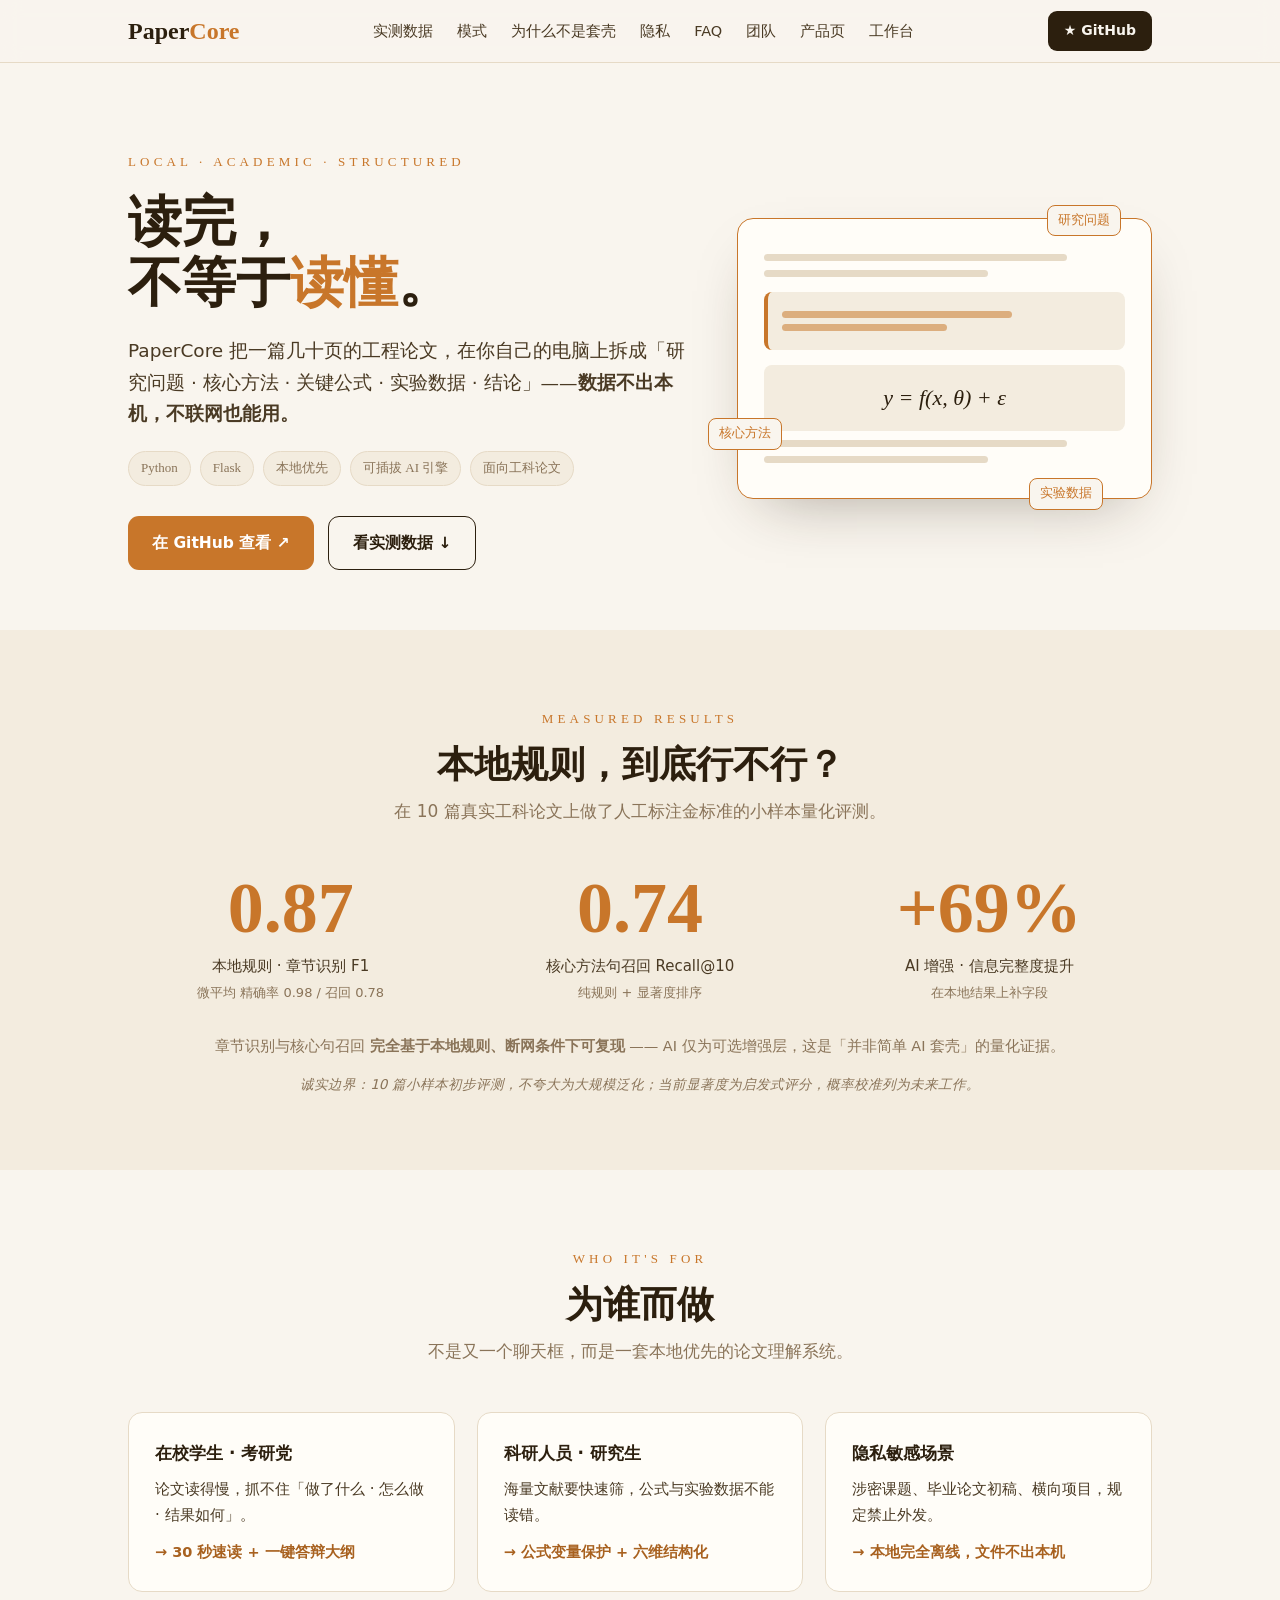
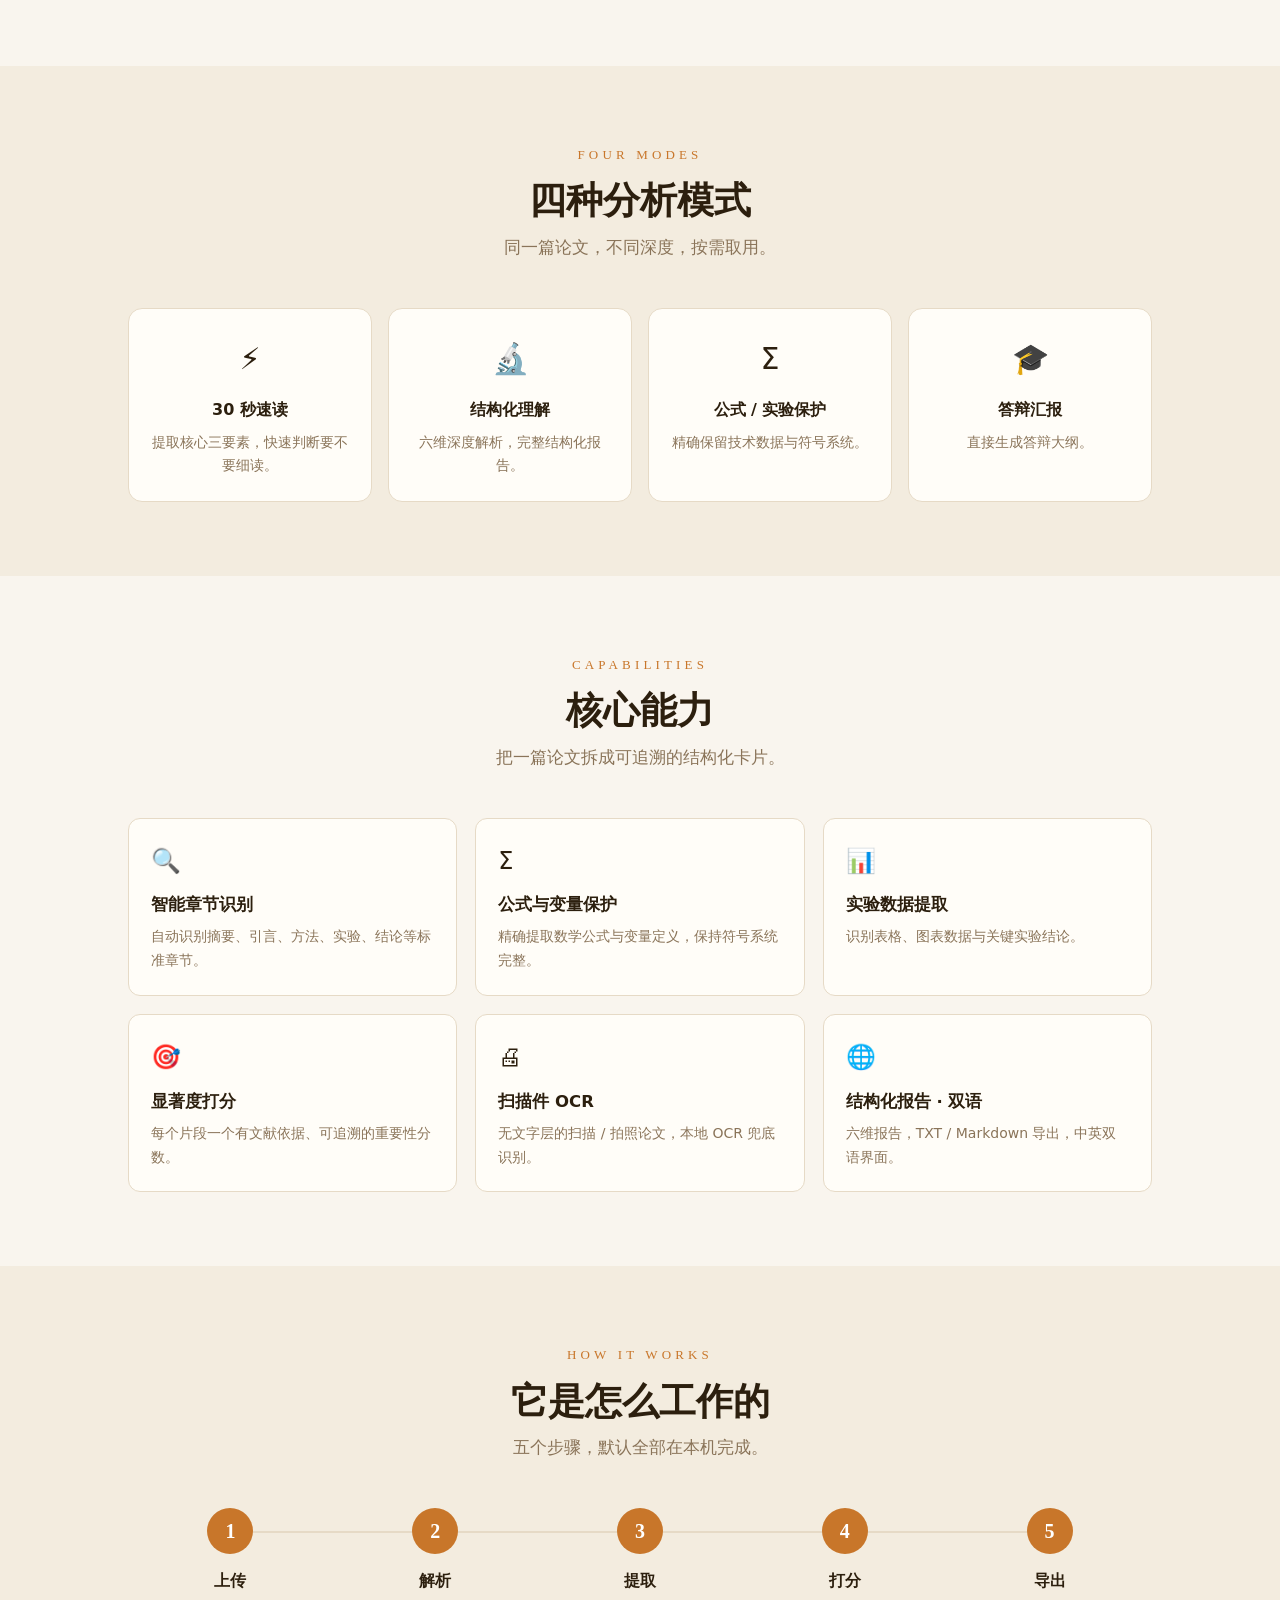
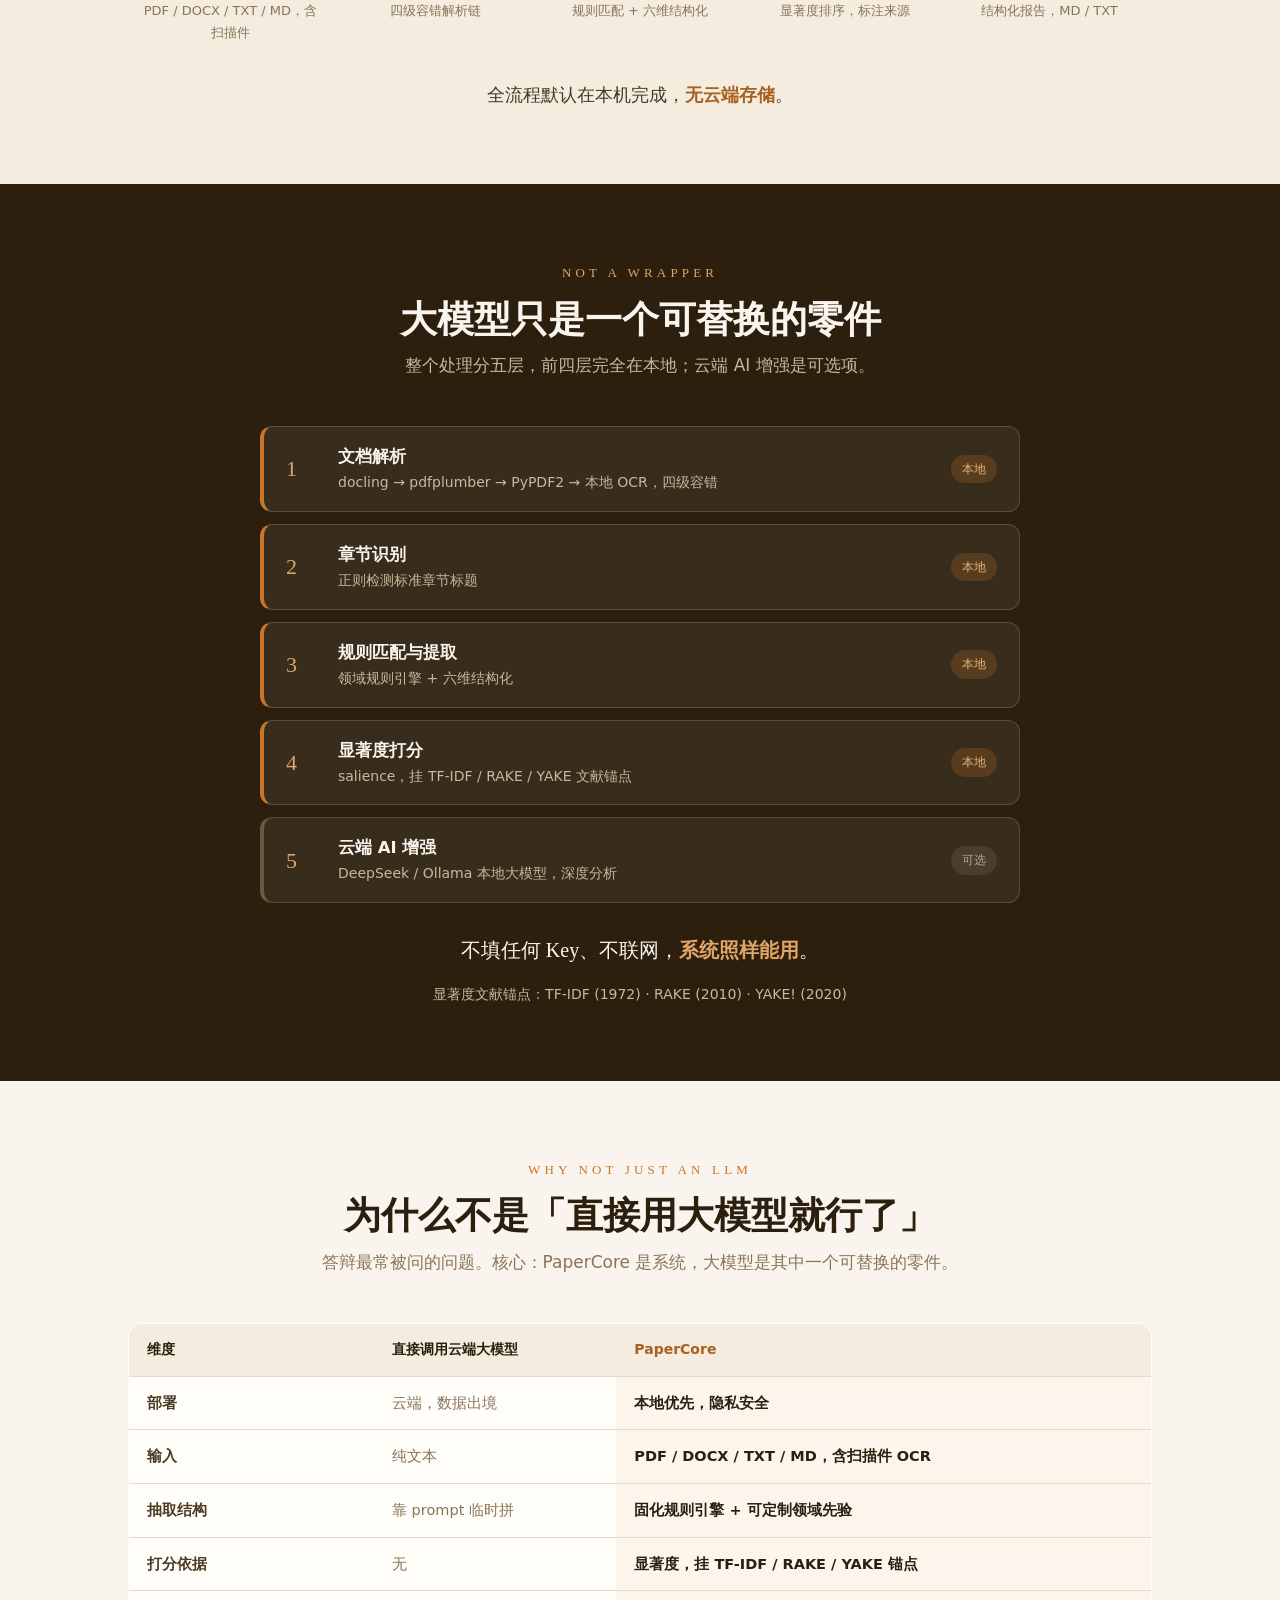
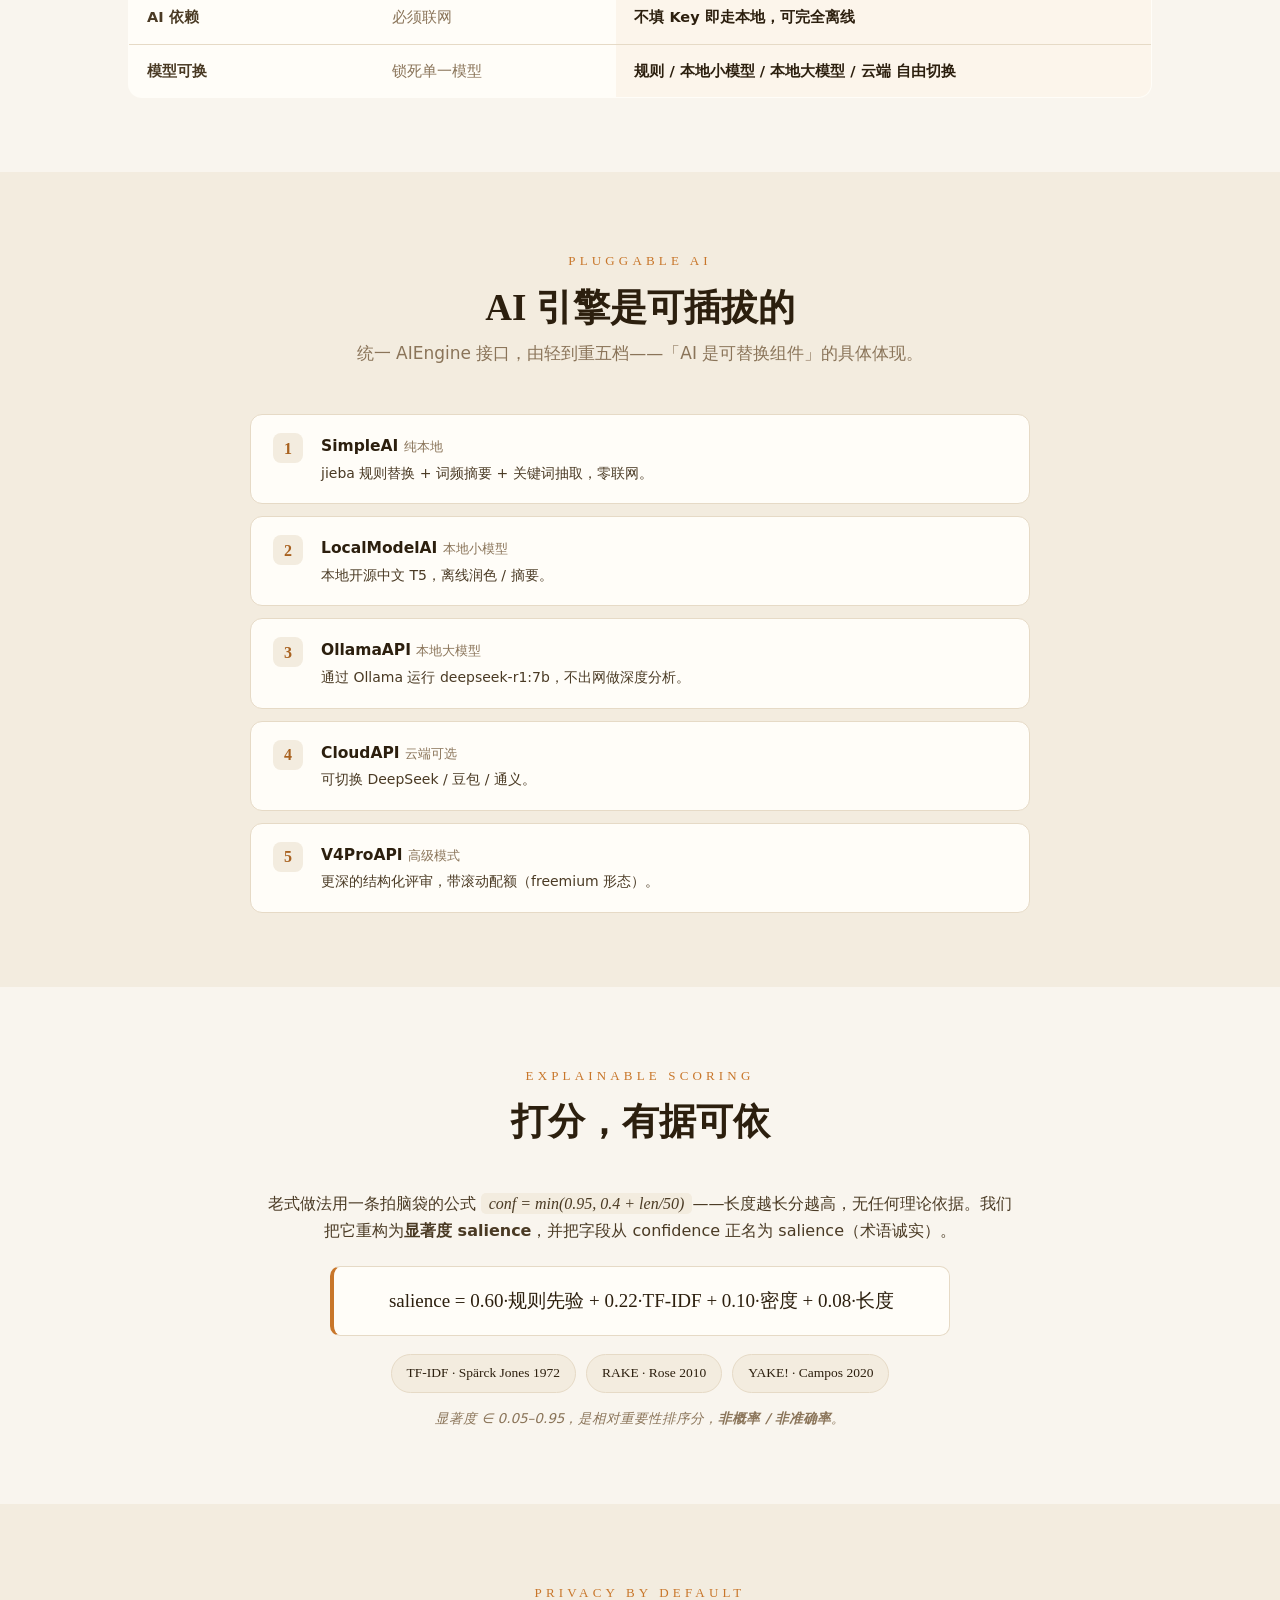
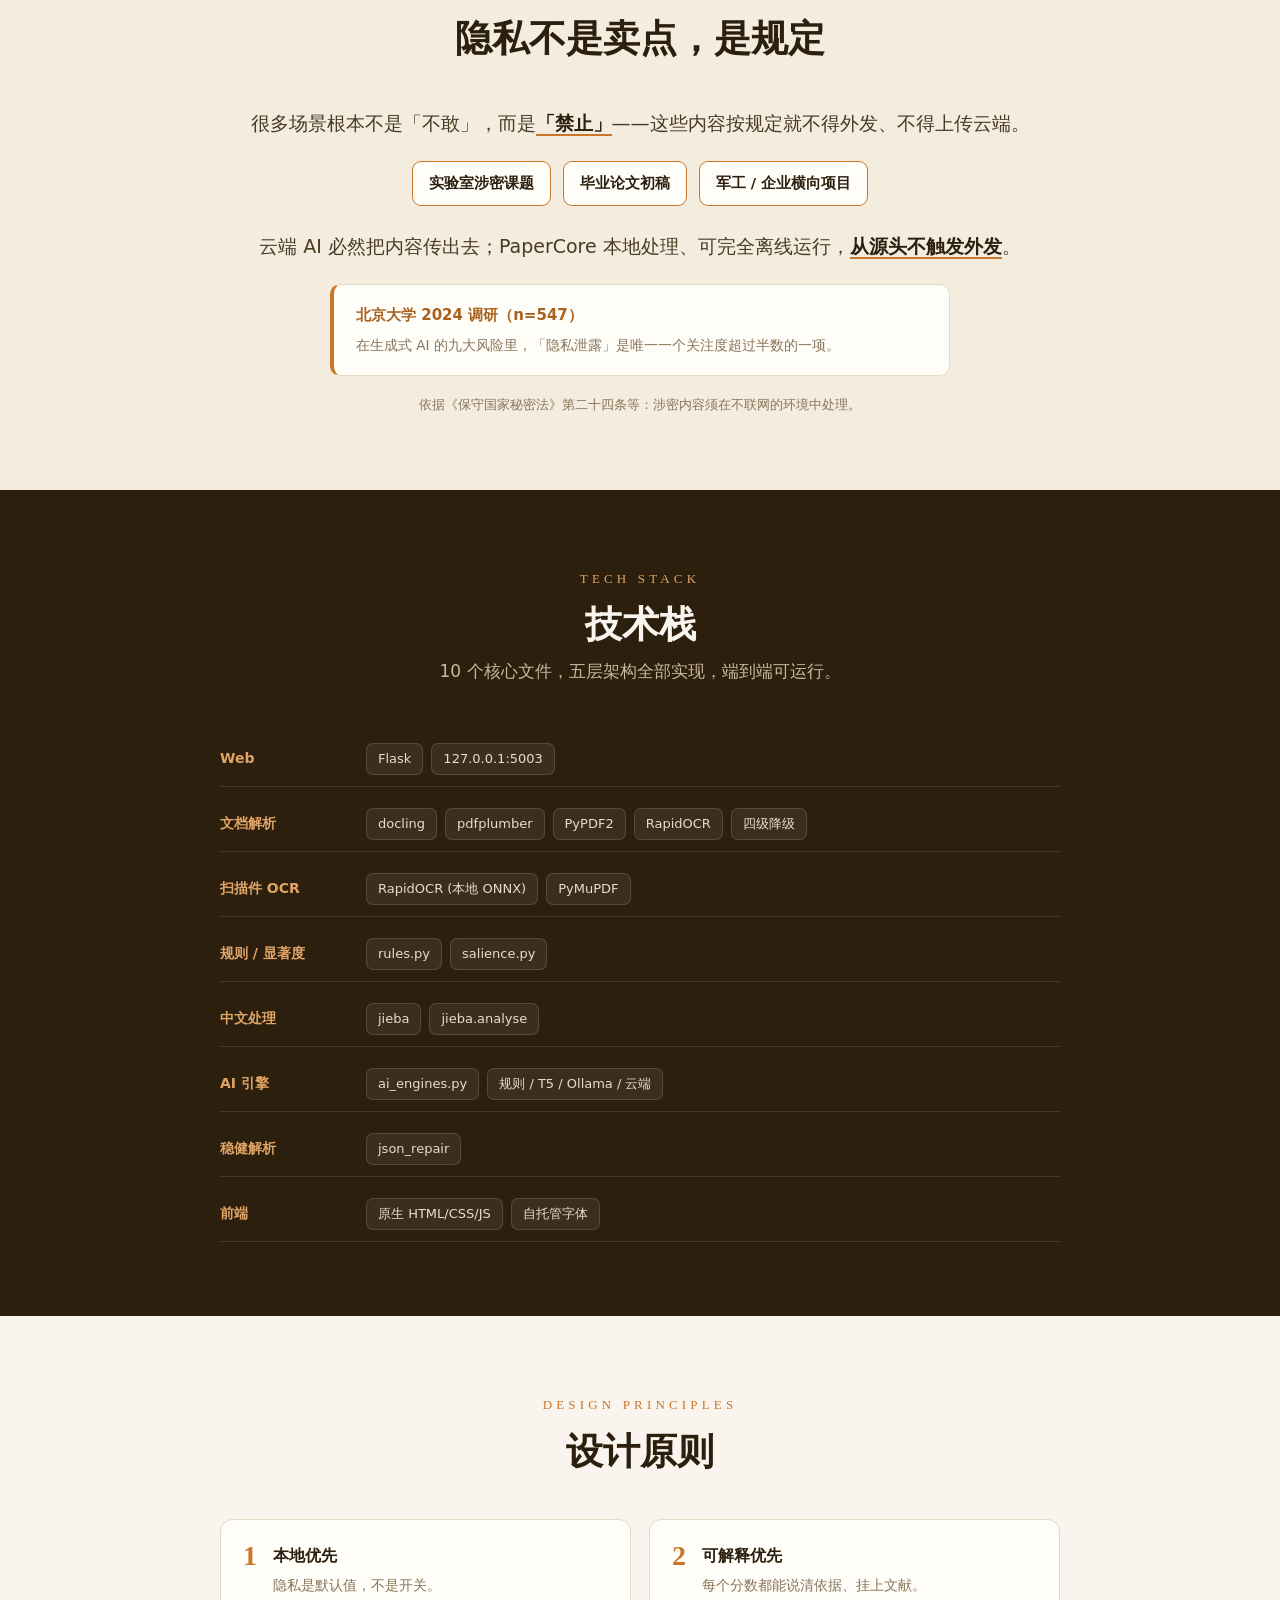
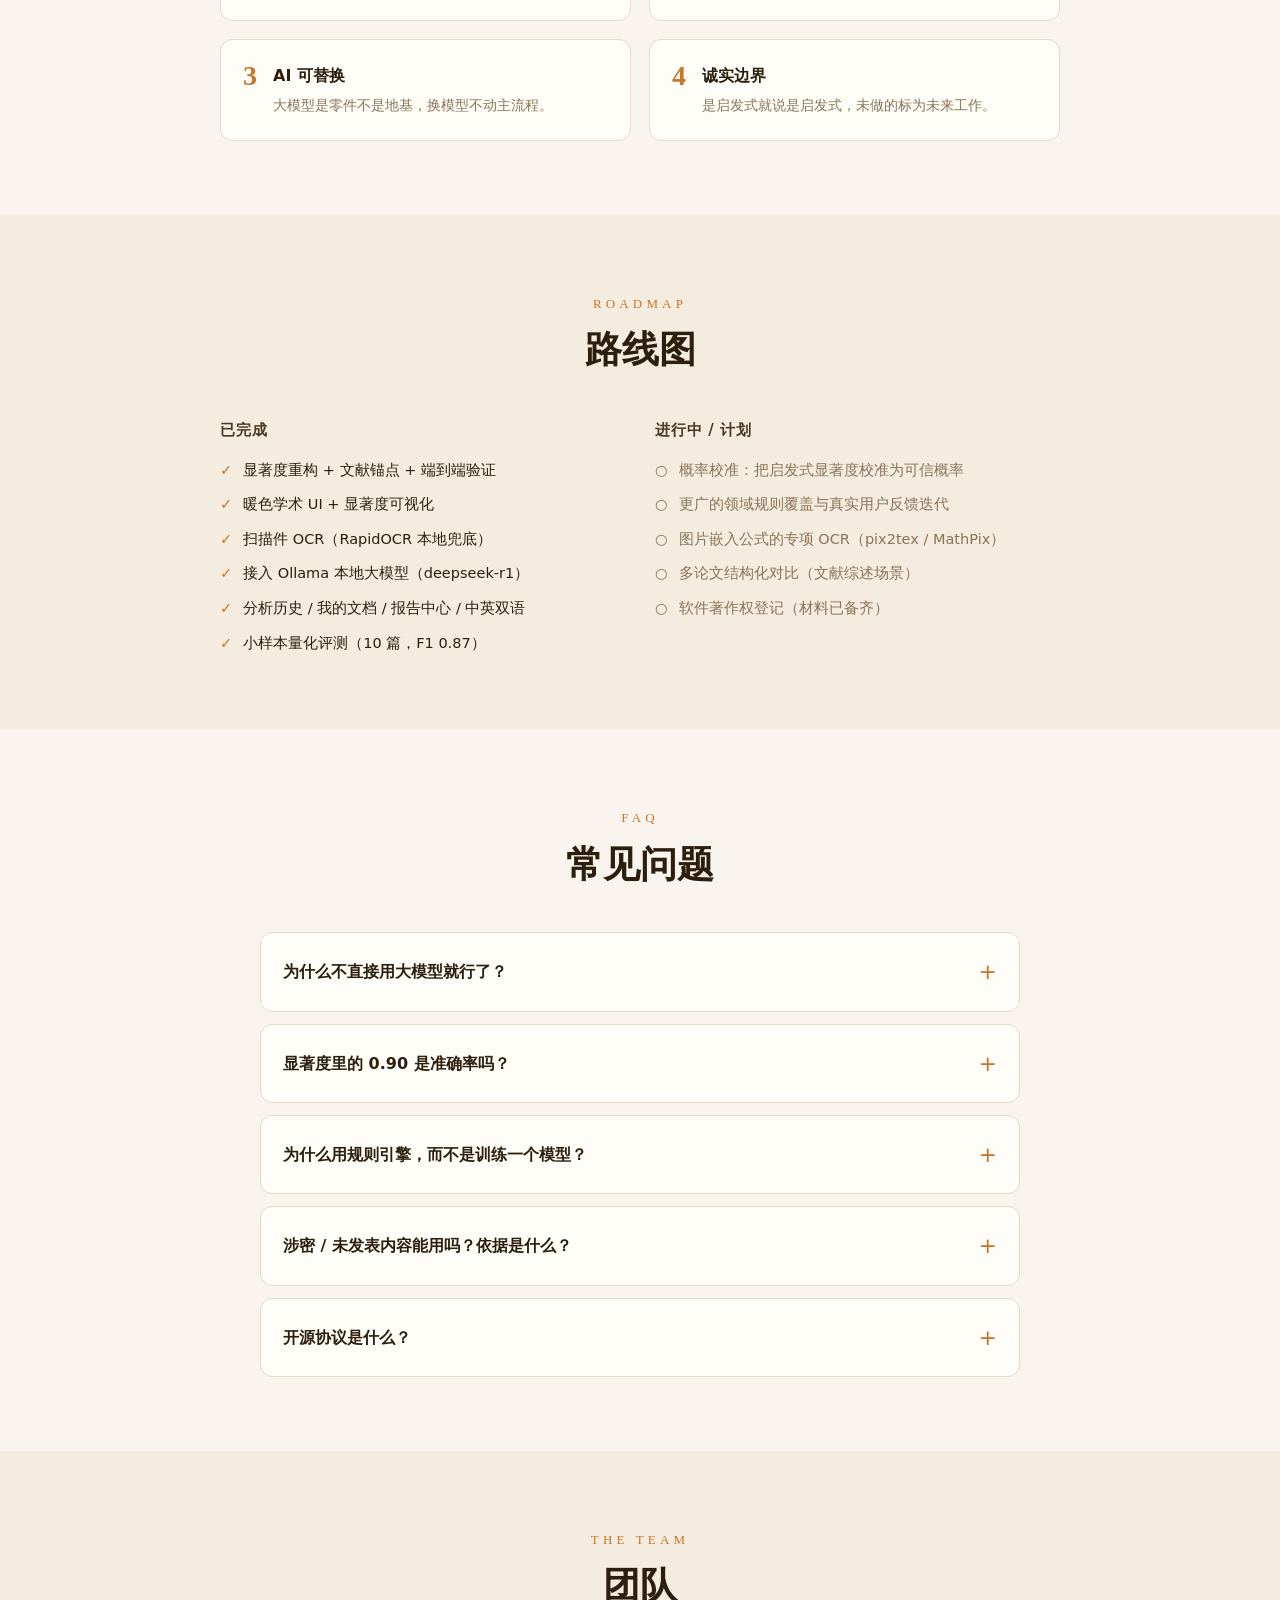
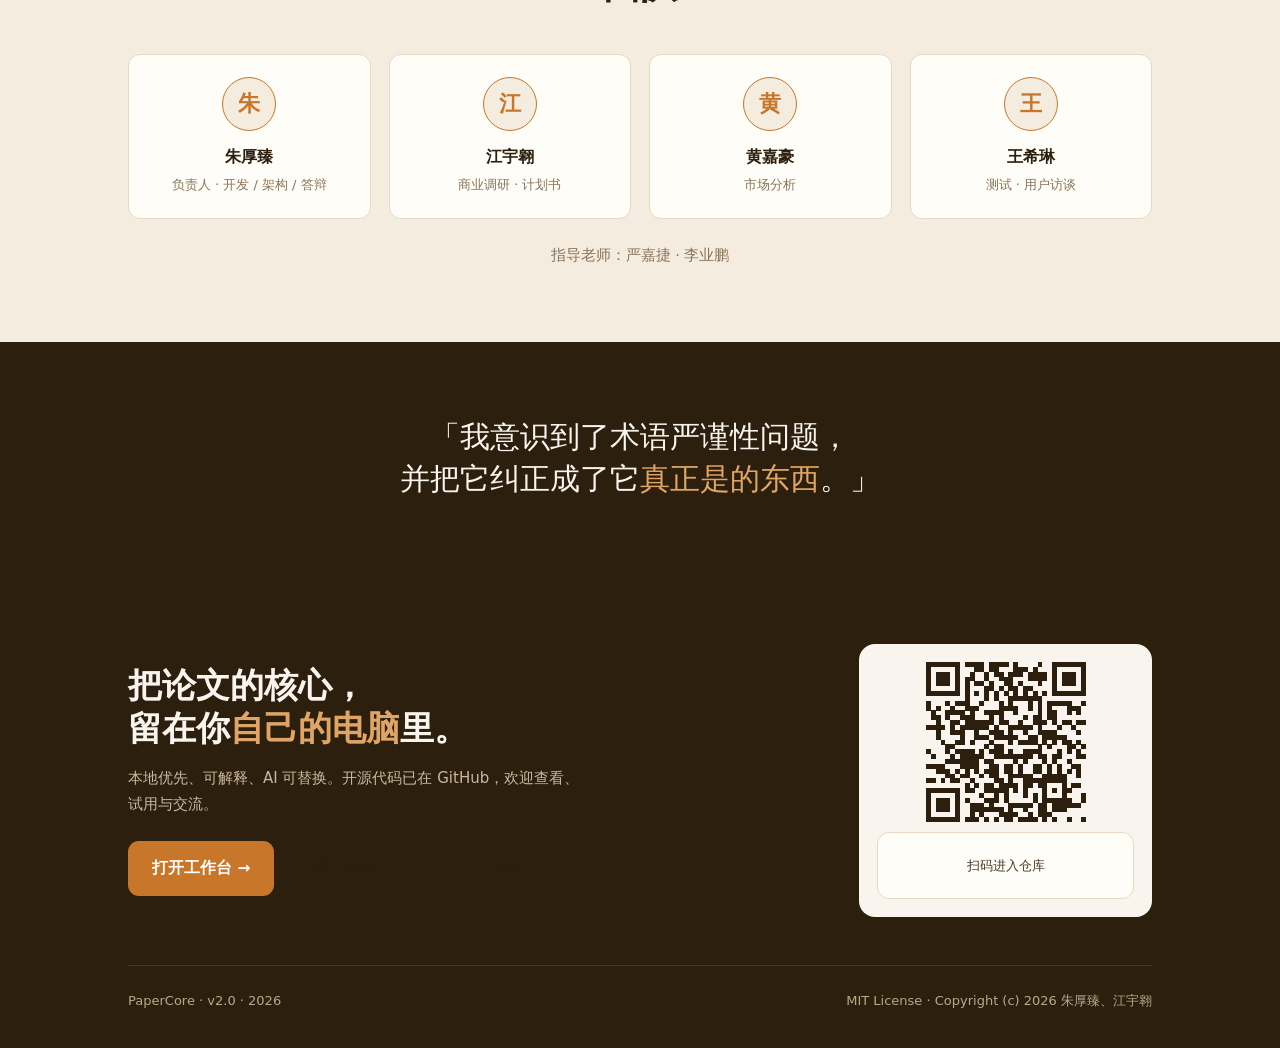
==== commit 7963b33b: "新增品牌广告页 brand/（暖色+黑白双版）+ 工作台/landing 三向打通 - brand/warm、brand/mono：广告式滚动页（首屏/痛点/How滚动叙事/三能力/Bento/Dem" ====
--- a/landing/index.html
+++ b/landing/index.html
@@ -193,7 +193,7 @@
 <nav><div class="wrap nav-in">
   <div class="brand">Paper<span class="c">Core</span></div>
   <div class="nav-links">
-    <a href="#data">实测数据</a><a href="#modes">模式</a><a href="#arch">为什么不是套壳</a><a href="#privacy">隐私</a><a href="#faq">FAQ</a><a href="#team">团队</a>
+    <a href="#data">实测数据</a><a href="#modes">模式</a><a href="#arch">为什么不是套壳</a><a href="#privacy">隐私</a><a href="#faq">FAQ</a><a href="#team">团队</a><a href="/brand/">产品页</a><a href="/">工作台</a>
   </div>
   <a class="gh-btn" href="https://github.com/drkiyira-dev/PaperCore" target="_blank" rel="noopener">★ GitHub</a>
 </div></nav>
@@ -408,7 +408,7 @@
     <div class="reveal">
       <h2>把论文的核心，<br>留在你<span class="o">自己的电脑</span>里。</h2>
       <p>本地优先、可解释、AI 可替换。开源代码已在 GitHub，欢迎查看、试用与交流。</p>
-      <div class="foot-cta"><a class="btn btn-p" href="https://github.com/drkiyira-dev/PaperCore" target="_blank" rel="noopener">在 GitHub 查看 ↗</a></div>
+      <div class="foot-cta"><a class="btn btn-p" href="/">打开工作台 →</a><a class="btn btn-s" href="/brand/">看产品页 ↗</a><a class="btn btn-s" href="https://github.com/drkiyira-dev/PaperCore" target="_blank" rel="noopener">GitHub ↗</a></div>
     </div>
     <div class="qrbox reveal d2"><svg viewBox="0 0 33 33" xmlns="http://www.w3.org/2000/svg" shape-rendering="crispEdges" fill="#2C1F0E" aria-label="GitHub 二维码"><rect x="0" y="0" width="1.02" height="1.02"/><rect x="1" y="0" width="1.02" height="1.02"/><rect x="2" y="0" width="1.02" height="1.02"/><rect x="3" y="0" width="1.02" height="1.02"/><rect x="4" y="0" width="1.02" height="1.02"/><rect x="5" y="0" width="1.02" height="1.02"/><rect x="6" y="0" width="1.02" height="1.02"/><rect x="8" y="0" width="1.02" height="1.02"/><rect x="9" y="0" width="1.02" height="1.02"/><rect x="10" y="0" width="1.02" height="1.02"/><rect x="11" y="0" width="1.02" height="1.02"/><rect x="13" y="0" width="1.02" height="1.02"/><rect x="14" y="0" width="1.02" height="1.02"/><rect x="15" y="0" width="1.02" height="1.02"/><rect x="16" y="0" width="1.02" height="1.02"/><rect x="18" y="0" width="1.02" height="1.02"/><rect x="23" y="0" width="1.02" height="1.02"/><rect x="26" y="0" width="1.02" height="1.02"/><rect x="27" y="0" width="1.02" height="1.02"/><rect x="28" y="0" width="1.02" height="1.02"/><rect x="29" y="0" width="1.02" height="1.02"/><rect x="30" y="0" width="1.02" height="1.02"/><rect x="31" y="0" width="1.02" height="1.02"/><rect x="32" y="0" width="1.02" height="1.02"/><rect x="0" y="1" width="1.02" height="1.02"/><rect x="6" y="1" width="1.02" height="1.02"/><rect x="10" y="1" width="1.02" height="1.02"/><rect x="11" y="1" width="1.02" height="1.02"/><rect x="13" y="1" width="1.02" height="1.02"/><rect x="14" y="1" width="1.02" height="1.02"/><rect x="18" y="1" width="1.02" height="1.02"/><rect x="19" y="1" width="1.02" height="1.02"/><rect x="20" y="1" width="1.02" height="1.02"/><rect x="22" y="1" width="1.02" height="1.02"/><rect x="26" y="1" width="1.02" height="1.02"/><rect x="32" y="1" width="1.02" height="1.02"/><rect x="0" y="2" width="1.02" height="1.02"/><rect x="2" y="2" width="1.02" height="1.02"/><rect x="3" y="2" width="1.02" height="1.02"/><rect x="4" y="2" width="1.02" height="1.02"/><rect x="6" y="2" width="1.02" height="1.02"/><rect x="9" y="2" width="1.02" height="1.02"/><rect x="12" y="2" width="1.02" height="1.02"/><rect x="14" y="2" width="1.02" height="1.02"/><rect x="15" y="2" width="1.02" height="1.02"/><rect x="17" y="2" width="1.02" height="1.02"/><rect x="18" y="2" width="1.02" height="1.02"/><rect x="19" y="2" width="1.02" height="1.02"/><rect x="21" y="2" width="1.02" height="1.02"/><rect x="22" y="2" width="1.02" height="1.02"/><rect x="23" y="2" width="1.02" height="1.02"/><rect x="24" y="2" width="1.02" height="1.02"/><rect x="26" y="2" width="1.02" height="1.02"/><rect x="28" y="2" width="1.02" height="1.02"/><rect x="29" y="2" width="1.02" height="1.02"/><rect x="30" y="2" width="1.02" height="1.02"/><rect x="32" y="2" width="1.02" height="1.02"/><rect x="0" y="3" width="1.02" height="1.02"/><rect x="2" y="3" width="1.02" height="1.02"/><rect x="3" y="3" width="1.02" height="1.02"/><rect x="4" y="3" width="1.02" height="1.02"/><rect x="6" y="3" width="1.02" height="1.02"/><rect x="8" y="3" width="1.02" height="1.02"/><rect x="9" y="3" width="1.02" height="1.02"/><rect x="12" y="3" width="1.02" height="1.02"/><rect x="15" y="3" width="1.02" height="1.02"/><rect x="16" y="3" width="1.02" height="1.02"/><rect x="17" y="3" width="1.02" height="1.02"/><rect x="21" y="3" width="1.02" height="1.02"/><rect x="22" y="3" width="1.02" height="1.02"/><rect x="23" y="3" width="1.02" height="1.02"/><rect x="24" y="3" width="1.02" height="1.02"/><rect x="26" y="3" width="1.02" height="1.02"/><rect x="28" y="3" width="1.02" height="1.02"/><rect x="29" y="3" width="1.02" height="1.02"/><rect x="30" y="3" width="1.02" height="1.02"/><rect x="32" y="3" width="1.02" height="1.02"/><rect x="0" y="4" width="1.02" height="1.02"/><rect x="2" y="4" width="1.02" height="1.02"/><rect x="3" y="4" width="1.02" height="1.02"/><rect x="4" y="4" width="1.02" height="1.02"/><rect x="6" y="4" width="1.02" height="1.02"/><rect x="8" y="4" width="1.02" height="1.02"/><rect x="10" y="4" width="1.02" height="1.02"/><rect x="11" y="4" width="1.02" height="1.02"/><rect x="13" y="4" width="1.02" height="1.02"/><rect x="16" y="4" width="1.02" height="1.02"/><rect x="17" y="4" width="1.02" height="1.02"/><rect x="19" y="4" width="1.02" height="1.02"/><rect x="23" y="4" width="1.02" height="1.02"/><rect x="26" y="4" width="1.02" height="1.02"/><rect x="28" y="4" width="1.02" height="1.02"/><rect x="29" y="4" width="1.02" height="1.02"/><rect x="30" y="4" width="1.02" height="1.02"/><rect x="32" y="4" width="1.02" height="1.02"/><rect x="0" y="5" width="1.02" height="1.02"/><rect x="6" y="5" width="1.02" height="1.02"/><rect x="8" y="5" width="1.02" height="1.02"/><rect x="12" y="5" width="1.02" height="1.02"/><rect x="13" y="5" width="1.02" height="1.02"/><rect x="15" y="5" width="1.02" height="1.02"/><rect x="17" y="5" width="1.02" height="1.02"/><rect x="18" y="5" width="1.02" height="1.02"/><rect x="20" y="5" width="1.02" height="1.02"/><rect x="21" y="5" width="1.02" height="1.02"/><rect x="26" y="5" width="1.02" height="1.02"/><rect x="32" y="5" width="1.02" height="1.02"/><rect x="0" y="6" width="1.02" height="1.02"/><rect x="1" y="6" width="1.02" height="1.02"/><rect x="2" y="6" width="1.02" height="1.02"/><rect x="3" y="6" width="1.02" height="1.02"/><rect x="4" y="6" width="1.02" height="1.02"/><rect x="5" y="6" width="1.02" height="1.02"/><rect x="6" y="6" width="1.02" height="1.02"/><rect x="8" y="6" width="1.02" height="1.02"/><rect x="10" y="6" width="1.02" height="1.02"/><rect x="12" y="6" width="1.02" height="1.02"/><rect x="14" y="6" width="1.02" height="1.02"/><rect x="16" y="6" width="1.02" height="1.02"/><rect x="18" y="6" width="1.02" height="1.02"/><rect x="20" y="6" width="1.02" height="1.02"/><rect x="22" y="6" width="1.02" height="1.02"/><rect x="24" y="6" width="1.02" height="1.02"/><rect x="26" y="6" width="1.02" height="1.02"/><rect x="27" y="6" width="1.02" height="1.02"/><rect x="28" y="6" width="1.02" height="1.02"/><rect x="29" y="6" width="1.02" height="1.02"/><rect x="30" y="6" width="1.02" height="1.02"/><rect x="31" y="6" width="1.02" height="1.02"/><rect x="32" y="6" width="1.02" height="1.02"/><rect x="8" y="7" width="1.02" height="1.02"/><rect x="12" y="7" width="1.02" height="1.02"/><rect x="14" y="7" width="1.02" height="1.02"/><rect x="17" y="7" width="1.02" height="1.02"/><rect x="18" y="7" width="1.02" height="1.02"/><rect x="19" y="7" width="1.02" height="1.02"/><rect x="20" y="7" width="1.02" height="1.02"/><rect x="21" y="7" width="1.02" height="1.02"/><rect x="22" y="7" width="1.02" height="1.02"/><rect x="23" y="7" width="1.02" height="1.02"/><rect x="0" y="8" width="1.02" height="1.02"/><rect x="4" y="8" width="1.02" height="1.02"/><rect x="6" y="8" width="1.02" height="1.02"/><rect x="7" y="8" width="1.02" height="1.02"/><rect x="8" y="8" width="1.02" height="1.02"/><rect x="11" y="8" width="1.02" height="1.02"/><rect x="15" y="8" width="1.02" height="1.02"/><rect x="17" y="8" width="1.02" height="1.02"/><rect x="21" y="8" width="1.02" height="1.02"/><rect x="23" y="8" width="1.02" height="1.02"/><rect x="25" y="8" width="1.02" height="1.02"/><rect x="26" y="8" width="1.02" height="1.02"/><rect x="27" y="8" width="1.02" height="1.02"/><rect x="28" y="8" width="1.02" height="1.02"/><rect x="29" y="8" width="1.02" height="1.02"/><rect x="32" y="8" width="1.02" height="1.02"/><rect x="0" y="9" width="1.02" height="1.02"/><rect x="2" y="9" width="1.02" height="1.02"/><rect x="5" y="9" width="1.02" height="1.02"/><rect x="8" y="9" width="1.02" height="1.02"/><rect x="9" y="9" width="1.02" height="1.02"/><rect x="10" y="9" width="1.02" height="1.02"/><rect x="15" y="9" width="1.02" height="1.02"/><rect x="16" y="9" width="1.02" height="1.02"/><rect x="17" y="9" width="1.02" height="1.02"/><rect x="18" y="9" width="1.02" height="1.02"/><rect x="21" y="9" width="1.02" height="1.02"/><rect x="23" y="9" width="1.02" height="1.02"/><rect x="25" y="9" width="1.02" height="1.02"/><rect x="29" y="9" width="1.02" height="1.02"/><rect x="30" y="9" width="1.02" height="1.02"/><rect x="31" y="9" width="1.02" height="1.02"/><rect x="1" y="10" width="1.02" height="1.02"/><rect x="4" y="10" width="1.02" height="1.02"/><rect x="5" y="10" width="1.02" height="1.02"/><rect x="6" y="10" width="1.02" height="1.02"/><rect x="7" y="10" width="1.02" height="1.02"/><rect x="9" y="10" width="1.02" height="1.02"/><rect x="12" y="10" width="1.02" height="1.02"/><rect x="13" y="10" width="1.02" height="1.02"/><rect x="14" y="10" width="1.02" height="1.02"/><rect x="15" y="10" width="1.02" height="1.02"/><rect x="18" y="10" width="1.02" height="1.02"/><rect x="23" y="10" width="1.02" height="1.02"/><rect x="25" y="10" width="1.02" height="1.02"/><rect x="26" y="10" width="1.02" height="1.02"/><rect x="29" y="10" width="1.02" height="1.02"/><rect x="31" y="10" width="1.02" height="1.02"/><rect x="1" y="11" width="1.02" height="1.02"/><rect x="2" y="11" width="1.02" height="1.02"/><rect x="4" y="11" width="1.02" height="1.02"/><rect x="7" y="11" width="1.02" height="1.02"/><rect x="8" y="11" width="1.02" height="1.02"/><rect x="9" y="11" width="1.02" height="1.02"/><rect x="13" y="11" width="1.02" height="1.02"/><rect x="15" y="11" width="1.02" height="1.02"/><rect x="20" y="11" width="1.02" height="1.02"/><rect x="22" y="11" width="1.02" height="1.02"/><rect x="23" y="11" width="1.02" height="1.02"/><rect x="25" y="11" width="1.02" height="1.02"/><rect x="26" y="11" width="1.02" height="1.02"/><rect x="2" y="12" width="1.02" height="1.02"/><rect x="5" y="12" width="1.02" height="1.02"/><rect x="6" y="12" width="1.02" height="1.02"/><rect x="8" y="12" width="1.02" height="1.02"/><rect x="9" y="12" width="1.02" height="1.02"/><rect x="10" y="12" width="1.02" height="1.02"/><rect x="11" y="12" width="1.02" height="1.02"/><rect x="12" y="12" width="1.02" height="1.02"/><rect x="13" y="12" width="1.02" height="1.02"/><rect x="15" y="12" width="1.02" height="1.02"/><rect x="16" y="12" width="1.02" height="1.02"/><rect x="19" y="12" width="1.02" height="1.02"/><rect x="22" y="12" width="1.02" height="1.02"/><rect x="23" y="12" width="1.02" height="1.02"/><rect x="24" y="12" width="1.02" height="1.02"/><rect x="26" y="12" width="1.02" height="1.02"/><rect x="28" y="12" width="1.02" height="1.02"/><rect x="29" y="12" width="1.02" height="1.02"/><rect x="31" y="12" width="1.02" height="1.02"/><rect x="32" y="12" width="1.02" height="1.02"/><rect x="0" y="13" width="1.02" height="1.02"/><rect x="1" y="13" width="1.02" height="1.02"/><rect x="2" y="13" width="1.02" height="1.02"/><rect x="3" y="13" width="1.02" height="1.02"/><rect x="5" y="13" width="1.02" height="1.02"/><rect x="7" y="13" width="1.02" height="1.02"/><rect x="8" y="13" width="1.02" height="1.02"/><rect x="9" y="13" width="1.02" height="1.02"/><rect x="10" y="13" width="1.02" height="1.02"/><rect x="11" y="13" width="1.02" height="1.02"/><rect x="12" y="13" width="1.02" height="1.02"/><rect x="14" y="13" width="1.02" height="1.02"/><rect x="17" y="13" width="1.02" height="1.02"/><rect x="18" y="13" width="1.02" height="1.02"/><rect x="19" y="13" width="1.02" height="1.02"/><rect x="20" y="13" width="1.02" height="1.02"/><rect x="21" y="13" width="1.02" height="1.02"/><rect x="23" y="13" width="1.02" height="1.02"/><rect x="27" y="13" width="1.02" height="1.02"/><rect x="30" y="13" width="1.02" height="1.02"/><rect x="2" y="14" width="1.02" height="1.02"/><rect x="5" y="14" width="1.02" height="1.02"/><rect x="6" y="14" width="1.02" height="1.02"/><rect x="7" y="14" width="1.02" height="1.02"/><rect x="10" y="14" width="1.02" height="1.02"/><rect x="13" y="14" width="1.02" height="1.02"/><rect x="14" y="14" width="1.02" height="1.02"/><rect x="15" y="14" width="1.02" height="1.02"/><rect x="17" y="14" width="1.02" height="1.02"/><rect x="20" y="14" width="1.02" height="1.02"/><rect x="23" y="14" width="1.02" height="1.02"/><rect x="24" y="14" width="1.02" height="1.02"/><rect x="25" y="14" width="1.02" height="1.02"/><rect x="26" y="14" width="1.02" height="1.02"/><rect x="31" y="14" width="1.02" height="1.02"/><rect x="2" y="15" width="1.02" height="1.02"/><rect x="7" y="15" width="1.02" height="1.02"/><rect x="10" y="15" width="1.02" height="1.02"/><rect x="11" y="15" width="1.02" height="1.02"/><rect x="12" y="15" width="1.02" height="1.02"/><rect x="14" y="15" width="1.02" height="1.02"/><rect x="15" y="15" width="1.02" height="1.02"/><rect x="16" y="15" width="1.02" height="1.02"/><rect x="17" y="15" width="1.02" height="1.02"/><rect x="18" y="15" width="1.02" height="1.02"/><rect x="21" y="15" width="1.02" height="1.02"/><rect x="22" y="15" width="1.02" height="1.02"/><rect x="24" y="15" width="1.02" height="1.02"/><rect x="25" y="15" width="1.02" height="1.02"/><rect x="26" y="15" width="1.02" height="1.02"/><rect x="27" y="15" width="1.02" height="1.02"/><rect x="28" y="15" width="1.02" height="1.02"/><rect x="3" y="16" width="1.02" height="1.02"/><rect x="6" y="16" width="1.02" height="1.02"/><rect x="7" y="16" width="1.02" height="1.02"/><rect x="9" y="16" width="1.02" height="1.02"/><rect x="13" y="16" width="1.02" height="1.02"/><rect x="17" y="16" width="1.02" height="1.02"/><rect x="19" y="16" width="1.02" height="1.02"/><rect x="20" y="16" width="1.02" height="1.02"/><rect x="21" y="16" width="1.02" height="1.02"/><rect x="22" y="16" width="1.02" height="1.02"/><rect x="24" y="16" width="1.02" height="1.02"/><rect x="26" y="16" width="1.02" height="1.02"/><rect x="28" y="16" width="1.02" height="1.02"/><rect x="29" y="16" width="1.02" height="1.02"/><rect x="31" y="16" width="1.02" height="1.02"/><rect x="4" y="17" width="1.02" height="1.02"/><rect x="5" y="17" width="1.02" height="1.02"/><rect x="12" y="17" width="1.02" height="1.02"/><rect x="14" y="17" width="1.02" height="1.02"/><rect x="15" y="17" width="1.02" height="1.02"/><rect x="23" y="17" width="1.02" height="1.02"/><rect x="25" y="17" width="1.02" height="1.02"/><rect x="29" y="17" width="1.02" height="1.02"/><rect x="30" y="17" width="1.02" height="1.02"/><rect x="32" y="17" width="1.02" height="1.02"/><rect x="0" y="18" width="1.02" height="1.02"/><rect x="4" y="18" width="1.02" height="1.02"/><rect x="6" y="18" width="1.02" height="1.02"/><rect x="7" y="18" width="1.02" height="1.02"/><rect x="8" y="18" width="1.02" height="1.02"/><rect x="9" y="18" width="1.02" height="1.02"/><rect x="11" y="18" width="1.02" height="1.02"/><rect x="13" y="18" width="1.02" height="1.02"/><rect x="14" y="18" width="1.02" height="1.02"/><rect x="15" y="18" width="1.02" height="1.02"/><rect x="17" y="18" width="1.02" height="1.02"/><rect x="20" y="18" width="1.02" height="1.02"/><rect x="21" y="18" width="1.02" height="1.02"/><rect x="22" y="18" width="1.02" height="1.02"/><rect x="23" y="18" width="1.02" height="1.02"/><rect x="27" y="18" width="1.02" height="1.02"/><rect x="29" y="18" width="1.02" height="1.02"/><rect x="31" y="18" width="1.02" height="1.02"/><rect x="1" y="19" width="1.02" height="1.02"/><rect x="5" y="19" width="1.02" height="1.02"/><rect x="7" y="19" width="1.02" height="1.02"/><rect x="8" y="19" width="1.02" height="1.02"/><rect x="9" y="19" width="1.02" height="1.02"/><rect x="10" y="19" width="1.02" height="1.02"/><rect x="11" y="19" width="1.02" height="1.02"/><rect x="14" y="19" width="1.02" height="1.02"/><rect x="15" y="19" width="1.02" height="1.02"/><rect x="16" y="19" width="1.02" height="1.02"/><rect x="17" y="19" width="1.02" height="1.02"/><rect x="18" y="19" width="1.02" height="1.02"/><rect x="19" y="19" width="1.02" height="1.02"/><rect x="20" y="19" width="1.02" height="1.02"/><rect x="21" y="19" width="1.02" height="1.02"/><rect x="23" y="19" width="1.02" height="1.02"/><rect x="24" y="19" width="1.02" height="1.02"/><rect x="26" y="19" width="1.02" height="1.02"/><rect x="27" y="19" width="1.02" height="1.02"/><rect x="31" y="19" width="1.02" height="1.02"/><rect x="32" y="19" width="1.02" height="1.02"/><rect x="4" y="20" width="1.02" height="1.02"/><rect x="5" y="20" width="1.02" height="1.02"/><rect x="6" y="20" width="1.02" height="1.02"/><rect x="7" y="20" width="1.02" height="1.02"/><rect x="8" y="20" width="1.02" height="1.02"/><rect x="9" y="20" width="1.02" height="1.02"/><rect x="10" y="20" width="1.02" height="1.02"/><rect x="12" y="20" width="1.02" height="1.02"/><rect x="13" y="20" width="1.02" height="1.02"/><rect x="18" y="20" width="1.02" height="1.02"/><rect x="20" y="20" width="1.02" height="1.02"/><rect x="24" y="20" width="1.02" height="1.02"/><rect x="26" y="20" width="1.02" height="1.02"/><rect x="29" y="20" width="1.02" height="1.02"/><rect x="0" y="21" width="1.02" height="1.02"/><rect x="1" y="21" width="1.02" height="1.02"/><rect x="2" y="21" width="1.02" height="1.02"/><rect x="3" y="21" width="1.02" height="1.02"/><rect x="7" y="21" width="1.02" height="1.02"/><rect x="8" y="21" width="1.02" height="1.02"/><rect x="9" y="21" width="1.02" height="1.02"/><rect x="10" y="21" width="1.02" height="1.02"/><rect x="13" y="21" width="1.02" height="1.02"/><rect x="14" y="21" width="1.02" height="1.02"/><rect x="16" y="21" width="1.02" height="1.02"/><rect x="17" y="21" width="1.02" height="1.02"/><rect x="19" y="21" width="1.02" height="1.02"/><rect x="22" y="21" width="1.02" height="1.02"/><rect x="23" y="21" width="1.02" height="1.02"/><rect x="25" y="21" width="1.02" height="1.02"/><rect x="27" y="21" width="1.02" height="1.02"/><rect x="30" y="21" width="1.02" height="1.02"/><rect x="31" y="21" width="1.02" height="1.02"/><rect x="2" y="22" width="1.02" height="1.02"/><rect x="3" y="22" width="1.02" height="1.02"/><rect x="4" y="22" width="1.02" height="1.02"/><rect x="6" y="22" width="1.02" height="1.02"/><rect x="8" y="22" width="1.02" height="1.02"/><rect x="10" y="22" width="1.02" height="1.02"/><rect x="12" y="22" width="1.02" height="1.02"/><rect x="13" y="22" width="1.02" height="1.02"/><rect x="14" y="22" width="1.02" height="1.02"/><rect x="16" y="22" width="1.02" height="1.02"/><rect x="17" y="22" width="1.02" height="1.02"/><rect x="19" y="22" width="1.02" height="1.02"/><rect x="22" y="22" width="1.02" height="1.02"/><rect x="23" y="22" width="1.02" height="1.02"/><rect x="25" y="22" width="1.02" height="1.02"/><rect x="27" y="22" width="1.02" height="1.02"/><rect x="29" y="22" width="1.02" height="1.02"/><rect x="31" y="22" width="1.02" height="1.02"/><rect x="4" y="23" width="1.02" height="1.02"/><rect x="5" y="23" width="1.02" height="1.02"/><rect x="7" y="23" width="1.02" height="1.02"/><rect x="8" y="23" width="1.02" height="1.02"/><rect x="11" y="23" width="1.02" height="1.02"/><rect x="13" y="23" width="1.02" height="1.02"/><rect x="14" y="23" width="1.02" height="1.02"/><rect x="17" y="23" width="1.02" height="1.02"/><rect x="18" y="23" width="1.02" height="1.02"/><rect x="19" y="23" width="1.02" height="1.02"/><rect x="20" y="23" width="1.02" height="1.02"/><rect x="21" y="23" width="1.02" height="1.02"/><rect x="24" y="23" width="1.02" height="1.02"/><rect x="25" y="23" width="1.02" height="1.02"/><rect x="26" y="23" width="1.02" height="1.02"/><rect x="27" y="23" width="1.02" height="1.02"/><rect x="28" y="23" width="1.02" height="1.02"/><rect x="31" y="23" width="1.02" height="1.02"/><rect x="0" y="24" width="1.02" height="1.02"/><rect x="1" y="24" width="1.02" height="1.02"/><rect x="3" y="24" width="1.02" height="1.02"/><rect x="5" y="24" width="1.02" height="1.02"/><rect x="6" y="24" width="1.02" height="1.02"/><rect x="9" y="24" width="1.02" height="1.02"/><rect x="14" y="24" width="1.02" height="1.02"/><rect x="15" y="24" width="1.02" height="1.02"/><rect x="17" y="24" width="1.02" height="1.02"/><rect x="20" y="24" width="1.02" height="1.02"/><rect x="21" y="24" width="1.02" height="1.02"/><rect x="22" y="24" width="1.02" height="1.02"/><rect x="23" y="24" width="1.02" height="1.02"/><rect x="24" y="24" width="1.02" height="1.02"/><rect x="25" y="24" width="1.02" height="1.02"/><rect x="26" y="24" width="1.02" height="1.02"/><rect x="27" y="24" width="1.02" height="1.02"/><rect x="28" y="24" width="1.02" height="1.02"/><rect x="8" y="25" width="1.02" height="1.02"/><rect x="10" y="25" width="1.02" height="1.02"/><rect x="12" y="25" width="1.02" height="1.02"/><rect x="13" y="25" width="1.02" height="1.02"/><rect x="15" y="25" width="1.02" height="1.02"/><rect x="16" y="25" width="1.02" height="1.02"/><rect x="17" y="25" width="1.02" height="1.02"/><rect x="18" y="25" width="1.02" height="1.02"/><rect x="20" y="25" width="1.02" height="1.02"/><rect x="21" y="25" width="1.02" height="1.02"/><rect x="23" y="25" width="1.02" height="1.02"/><rect x="24" y="25" width="1.02" height="1.02"/><rect x="28" y="25" width="1.02" height="1.02"/><rect x="30" y="25" width="1.02" height="1.02"/><rect x="31" y="25" width="1.02" height="1.02"/><rect x="0" y="26" width="1.02" height="1.02"/><rect x="1" y="26" width="1.02" height="1.02"/><rect x="2" y="26" width="1.02" height="1.02"/><rect x="3" y="26" width="1.02" height="1.02"/><rect x="4" y="26" width="1.02" height="1.02"/><rect x="5" y="26" width="1.02" height="1.02"/><rect x="6" y="26" width="1.02" height="1.02"/><rect x="8" y="26" width="1.02" height="1.02"/><rect x="9" y="26" width="1.02" height="1.02"/><rect x="12" y="26" width="1.02" height="1.02"/><rect x="13" y="26" width="1.02" height="1.02"/><rect x="14" y="26" width="1.02" height="1.02"/><rect x="15" y="26" width="1.02" height="1.02"/><rect x="16" y="26" width="1.02" height="1.02"/><rect x="18" y="26" width="1.02" height="1.02"/><rect x="20" y="26" width="1.02" height="1.02"/><rect x="24" y="26" width="1.02" height="1.02"/><rect x="26" y="26" width="1.02" height="1.02"/><rect x="28" y="26" width="1.02" height="1.02"/><rect x="29" y="26" width="1.02" height="1.02"/><rect x="0" y="27" width="1.02" height="1.02"/><rect x="6" y="27" width="1.02" height="1.02"/><rect x="11" y="27" width="1.02" height="1.02"/><rect x="14" y="27" width="1.02" height="1.02"/><rect x="16" y="27" width="1.02" height="1.02"/><rect x="20" y="27" width="1.02" height="1.02"/><rect x="22" y="27" width="1.02" height="1.02"/><rect x="24" y="27" width="1.02" height="1.02"/><rect x="28" y="27" width="1.02" height="1.02"/><rect x="32" y="27" width="1.02" height="1.02"/><rect x="0" y="28" width="1.02" height="1.02"/><rect x="2" y="28" width="1.02" height="1.02"/><rect x="3" y="28" width="1.02" height="1.02"/><rect x="4" y="28" width="1.02" height="1.02"/><rect x="6" y="28" width="1.02" height="1.02"/><rect x="8" y="28" width="1.02" height="1.02"/><rect x="12" y="28" width="1.02" height="1.02"/><rect x="13" y="28" width="1.02" height="1.02"/><rect x="14" y="28" width="1.02" height="1.02"/><rect x="16" y="28" width="1.02" height="1.02"/><rect x="22" y="28" width="1.02" height="1.02"/><rect x="24" y="28" width="1.02" height="1.02"/><rect x="25" y="28" width="1.02" height="1.02"/><rect x="26" y="28" width="1.02" height="1.02"/><rect x="27" y="28" width="1.02" height="1.02"/><rect x="28" y="28" width="1.02" height="1.02"/><rect x="29" y="28" width="1.02" height="1.02"/><rect x="32" y="28" width="1.02" height="1.02"/><rect x="0" y="29" width="1.02" height="1.02"/><rect x="2" y="29" width="1.02" height="1.02"/><rect x="3" y="29" width="1.02" height="1.02"/><rect x="4" y="29" width="1.02" height="1.02"/><rect x="6" y="29" width="1.02" height="1.02"/><rect x="9" y="29" width="1.02" height="1.02"/><rect x="10" y="29" width="1.02" height="1.02"/><rect x="11" y="29" width="1.02" height="1.02"/><rect x="13" y="29" width="1.02" height="1.02"/><rect x="17" y="29" width="1.02" height="1.02"/><rect x="18" y="29" width="1.02" height="1.02"/><rect x="19" y="29" width="1.02" height="1.02"/><rect x="20" y="29" width="1.02" height="1.02"/><rect x="21" y="29" width="1.02" height="1.02"/><rect x="23" y="29" width="1.02" height="1.02"/><rect x="24" y="29" width="1.02" height="1.02"/><rect x="26" y="29" width="1.02" height="1.02"/><rect x="27" y="29" width="1.02" height="1.02"/><rect x="28" y="29" width="1.02" height="1.02"/><rect x="29" y="29" width="1.02" height="1.02"/><rect x="30" y="29" width="1.02" height="1.02"/><rect x="31" y="29" width="1.02" height="1.02"/><rect x="0" y="30" width="1.02" height="1.02"/><rect x="2" y="30" width="1.02" height="1.02"/><rect x="3" y="30" width="1.02" height="1.02"/><rect x="4" y="30" width="1.02" height="1.02"/><rect x="6" y="30" width="1.02" height="1.02"/><rect x="9" y="30" width="1.02" height="1.02"/><rect x="10" y="30" width="1.02" height="1.02"/><rect x="11" y="30" width="1.02" height="1.02"/><rect x="12" y="30" width="1.02" height="1.02"/><rect x="13" y="30" width="1.02" height="1.02"/><rect x="14" y="30" width="1.02" height="1.02"/><rect x="15" y="30" width="1.02" height="1.02"/><rect x="17" y="30" width="1.02" height="1.02"/><rect x="20" y="30" width="1.02" height="1.02"/><rect x="23" y="30" width="1.02" height="1.02"/><rect x="24" y="30" width="1.02" height="1.02"/><rect x="26" y="30" width="1.02" height="1.02"/><rect x="27" y="30" width="1.02" height="1.02"/><rect x="28" y="30" width="1.02" height="1.02"/><rect x="0" y="31" width="1.02" height="1.02"/><rect x="6" y="31" width="1.02" height="1.02"/><rect x="9" y="31" width="1.02" height="1.02"/><rect x="11" y="31" width="1.02" height="1.02"/><rect x="15" y="31" width="1.02" height="1.02"/><rect x="16" y="31" width="1.02" height="1.02"/><rect x="17" y="31" width="1.02" height="1.02"/><rect x="18" y="31" width="1.02" height="1.02"/><rect x="21" y="31" width="1.02" height="1.02"/><rect x="23" y="31" width="1.02" height="1.02"/><rect x="24" y="31" width="1.02" height="1.02"/><rect x="25" y="31" width="1.02" height="1.02"/><rect x="0" y="32" width="1.02" height="1.02"/><rect x="1" y="32" width="1.02" height="1.02"/><rect x="2" y="32" width="1.02" height="1.02"/><rect x="3" y="32" width="1.02" height="1.02"/><rect x="4" y="32" width="1.02" height="1.02"/><rect x="5" y="32" width="1.02" height="1.02"/><rect x="6" y="32" width="1.02" height="1.02"/><rect x="8" y="32" width="1.02" height="1.02"/><rect x="9" y="32" width="1.02" height="1.02"/><rect x="10" y="32" width="1.02" height="1.02"/><rect x="12" y="32" width="1.02" height="1.02"/><rect x="14" y="32" width="1.02" height="1.02"/><rect x="16" y="32" width="1.02" height="1.02"/><rect x="17" y="32" width="1.02" height="1.02"/><rect x="19" y="32" width="1.02" height="1.02"/><rect x="20" y="32" width="1.02" height="1.02"/><rect x="21" y="32" width="1.02" height="1.02"/><rect x="22" y="32" width="1.02" height="1.02"/><rect x="24" y="32" width="1.02" height="1.02"/><rect x="26" y="32" width="1.02" height="1.02"/><rect x="29" y="32" width="1.02" height="1.02"/><rect x="32" y="32" width="1.02" height="1.02"/></svg><div class="cap">扫码进入仓库</div></div>
   </div>
